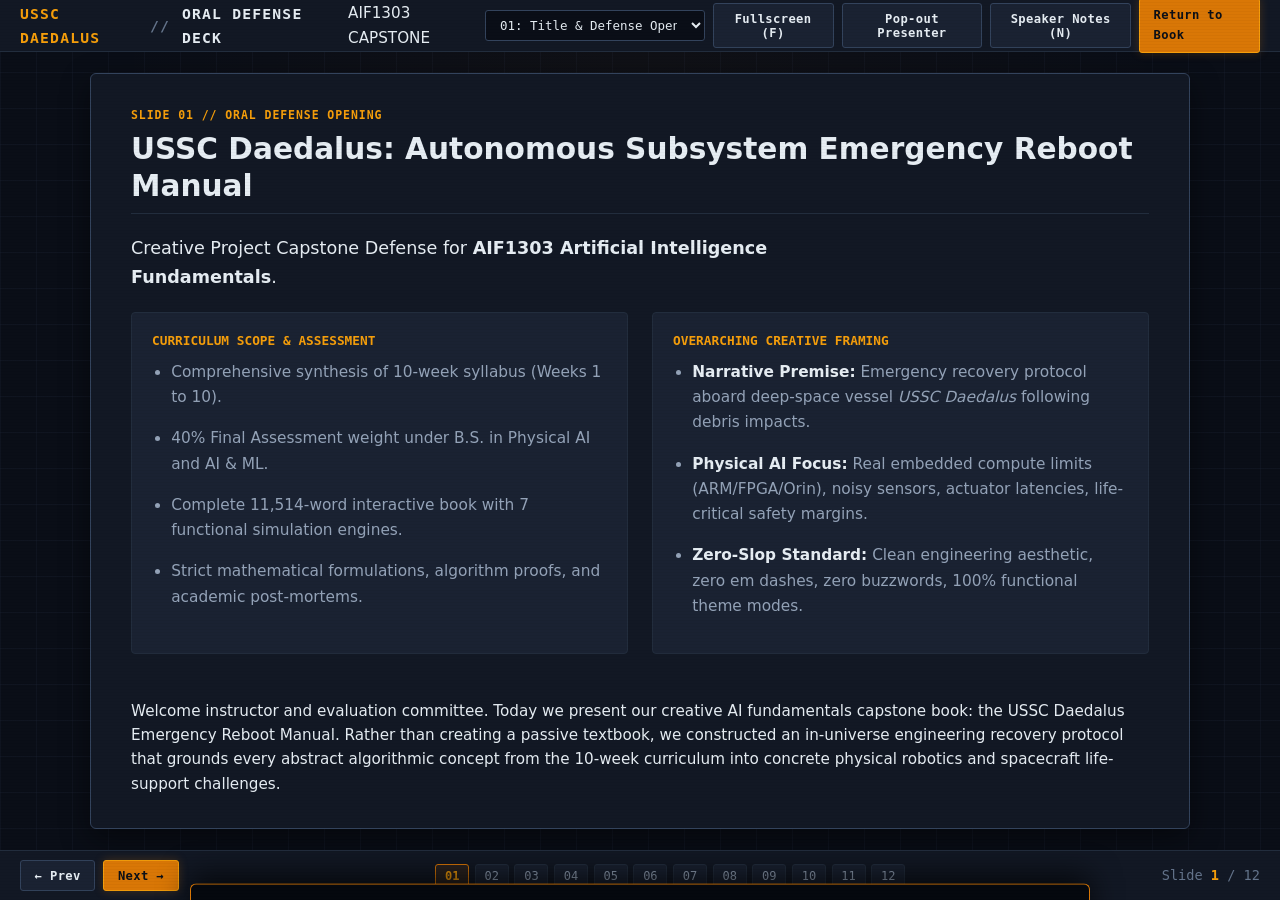
==== presentation.html @ d02fe21f "feat: complete USSC Daedalus AI reboot manual and presentation" ====
<!DOCTYPE html>
<html lang="en" data-theme="dark">
<head>
  <meta charset="UTF-8">
  <meta name="viewport" content="width=device-width, initial-scale=1.0">
  <title>USSC Daedalus: AI Fundamentals Oral Defense Slide Deck (AIF1303)</title>
  <link rel="stylesheet" href="css/manual.css">
  <style>
    body {
      background-color: var(--bg-primary);
      color: var(--text-primary);
      overflow: hidden;
      height: 100vh;
      display: flex;
      flex-direction: column;
    }

    .deck-topbar {
      height: 52px;
      background-color: var(--bg-surface);
      border-bottom: 1px solid var(--border-subtle);
      display: flex;
      align-items: center;
      justify-content: space-between;
      padding: 0 1.25rem;
      z-index: 100;
    }

    .deck-viewport {
      flex: 1;
      position: relative;
      overflow: hidden;
      display: flex;
      justify-content: center;
      align-items: center;
      padding: 1.2rem 1.75rem;
    }

    .slide {
      position: absolute;
      top: 50%;
      left: 50%;
      transform: translate(-50%, -50%) scale(0.96);
      width: 94%;
      max-width: 1100px;
      height: 84vh;
      background-color: var(--bg-surface);
      border: 1px solid var(--border-strong);
      border-radius: 6px;
      padding: 2rem 2.5rem;
      box-shadow: 0 10px 30px rgba(0, 0, 0, 0.45);
      opacity: 0;
      pointer-events: none;
      transition: opacity 0.25s ease, transform 0.25s ease;
      display: flex;
      flex-direction: column;
      overflow-y: auto;
    }

    .slide.active {
      opacity: 1;
      pointer-events: auto;
      transform: translate(-50%, -50%) scale(1);
    }

    .slide-badge {
      font-family: var(--font-mono);
      font-size: 0.72rem;
      text-transform: uppercase;
      letter-spacing: 0.08em;
      color: var(--accent-amber-bright);
      margin-bottom: 0.4rem;
      font-weight: 700;
    }

    .slide-title {
      font-size: 1.85rem;
      line-height: 1.25;
      font-weight: 800;
      color: var(--text-primary);
      margin-bottom: 1.25rem;
      border-bottom: 1px solid var(--border-subtle);
      padding-bottom: 0.5rem;
    }

    .slide-body {
      flex: 1;
      font-size: 0.96rem;
      color: var(--text-secondary);
      line-height: 1.65;
    }

    .slide-grid {
      display: grid;
      grid-template-columns: 1fr 1fr;
      gap: 1.5rem;
      margin: 1rem 0;
    }

    .slide-card {
      background-color: var(--bg-surface-elevated);
      border: 1px solid var(--border-subtle);
      border-radius: 4px;
      padding: 1.1rem 1.25rem;
    }

    .slide-card-title {
      font-family: var(--font-mono);
      font-size: 0.8rem;
      font-weight: 700;
      color: var(--accent-amber-bright);
      text-transform: uppercase;
      margin-bottom: 0.5rem;
    }

    /* Floating Decoupled Speaker Notes Panel */
    .speaker-notes-panel {
      position: fixed;
      bottom: 50px;
      left: 50%;
      transform: translateX(-50%) translateY(120%);
      width: 85%;
      max-width: 900px;
      background-color: #05080e;
      border: 1px solid var(--accent-amber);
      border-bottom: none;
      color: #cbd5e1;
      padding: 1.15rem 1.5rem;
      font-family: var(--font-sans);
      font-size: 0.9rem;
      line-height: 1.6;
      max-height: 250px;
      overflow-y: auto;
      border-radius: 6px 6px 0 0;
      box-shadow: 0 -8px 30px rgba(0, 0, 0, 0.7);
      transition: transform 0.22s ease-in-out;
      z-index: 150;
    }

    .speaker-notes-panel.open {
      transform: translateX(-50%) translateY(0);
    }

    .notes-header {
      display: flex;
      justify-content: space-between;
      align-items: center;
      margin-bottom: 0.5rem;
      border-bottom: 1px solid var(--border-subtle);
      padding-bottom: 0.35rem;
    }

    .notes-title {
      font-family: var(--font-mono);
      font-size: 0.75rem;
      font-weight: 700;
      color: var(--accent-amber-bright);
      text-transform: uppercase;
      letter-spacing: 0.05em;
    }

    .deck-bottombar {
      height: 50px;
      background-color: var(--bg-surface);
      border-top: 1px solid var(--border-subtle);
      display: flex;
      align-items: center;
      justify-content: space-between;
      padding: 0 1.25rem;
      z-index: 100;
    }

    .slide-strip {
      display: flex;
      align-items: center;
      gap: 0.35rem;
      overflow-x: auto;
    }

    .slide-pill {
      font-family: var(--font-mono);
      font-size: 0.75rem;
      padding: 0.2rem 0.55rem;
      background-color: var(--bg-surface-elevated);
      color: var(--text-secondary);
      border: 1px solid var(--border-subtle);
      border-radius: 3px;
      cursor: pointer;
      transition: all var(--transition-speed);
    }

    .slide-pill:hover {
      background-color: var(--bg-surface-subtle);
      color: var(--text-primary);
    }

    .slide-pill.active {
      background-color: var(--accent-amber-bg);
      color: var(--accent-amber-bright);
      border-color: var(--accent-amber);
      font-weight: 700;
    }
  </style>
</head>
<body>
  <!-- Top Bar -->
  <header class="deck-topbar">
    <div style="display: flex; align-items: center; gap: 0.75rem;">
      <a href="index.html" class="topbar-brand" style="text-decoration: none;">
        <span style="color: var(--accent-amber-bright);">USSC DAEDALUS</span>
        <span style="color: var(--text-muted);">//</span>
        <span>ORAL DEFENSE DECK</span>
      </a>
      <span class="topbar-badge">AIF1303 CAPSTONE</span>
    </div>
    
    <div style="display: flex; align-items: center; gap: 0.5rem;">
      <!-- Slide Jump Dropdown -->
      <select id="slide-jump-select" class="sim-select" style="font-family: var(--font-mono); font-size: 0.78rem; max-width: 220px;" aria-label="Jump directly to slide">
        <option value="0">01: Title &amp; Defense Opening</option>
        <option value="1">02: 10-Week Syllabus Architecture</option>
        <option value="2">03: Module 1: A* &amp; Admissible Search</option>
        <option value="3">04: Module 1: Power Grid CSP &amp; AC-3</option>
        <option value="4">05: Module 2: Adversarial Alpha-Beta Defense</option>
        <option value="5">06: Module 3: Tokamak Reactor MDPs &amp; RL</option>
        <option value="6">07: Module 3: Bayesian Networks &amp; HMMs</option>
        <option value="7">08: Module 4: Diagnostics &amp; Utility Theory</option>
        <option value="8">09: Module 4: Neural Networks &amp; AI Safety</option>
        <option value="9">10: 7 Embedded Interactive Simulations</option>
        <option value="10">11: Scholarly Literature Synthesis</option>
        <option value="11">12: Defense Conclusion &amp; Q&amp;A Sign-off</option>
      </select>

      <button id="fullscreen-btn" class="btn-secondary" aria-label="Toggle Fullscreen Mode">Fullscreen (F)</button>
      <button id="popout-btn" class="btn-secondary" aria-label="Open Presenter Window">Pop-out Presenter</button>
      <button id="notes-toggle-btn" class="btn-secondary" aria-label="Toggle speaker notes">Speaker Notes (N)</button>
      <a href="index.html" class="btn-primary" style="text-decoration: none;">Return to Book</a>
    </div>
  </header>

  <!-- Viewport for Slides -->
  <main class="deck-viewport" id="viewport">
    <!-- Slide 1: Title & Overview -->
    <article class="slide active" data-slide="1">
      <div class="slide-badge">SLIDE 01 // ORAL DEFENSE OPENING</div>
      <h1 class="slide-title">USSC Daedalus: Autonomous Subsystem Emergency Reboot Manual</h1>
      <div class="slide-body">
        <p style="font-size: 1.1rem; color: var(--text-primary); margin-bottom: 1.25rem;">
          Creative Project Capstone Defense for <strong>AIF1303 Artificial Intelligence Fundamentals</strong>.
        </p>
        <div class="slide-grid">
          <div class="slide-card">
            <div class="slide-card-title">Curriculum Scope &amp; Assessment</div>
            <ul style="padding-left: 1.2rem; margin-bottom: 0;">
              <li>Comprehensive synthesis of 10-week syllabus (Weeks 1 to 10).</li>
              <li>40% Final Assessment weight under B.S. in Physical AI and AI &amp; ML.</li>
              <li>Complete 11,514-word interactive book with 7 functional simulation engines.</li>
              <li>Strict mathematical formulations, algorithm proofs, and academic post-mortems.</li>
            </ul>
          </div>
          <div class="slide-card">
            <div class="slide-card-title">Overarching Creative Framing</div>
            <ul style="padding-left: 1.2rem; margin-bottom: 0;">
              <li><strong>Narrative Premise:</strong> Emergency recovery protocol aboard deep-space vessel <em>USSC Daedalus</em> following debris impacts.</li>
              <li><strong>Physical AI Focus:</strong> Real embedded compute limits (ARM/FPGA/Orin), noisy sensors, actuator latencies, life-critical safety margins.</li>
              <li><strong>Zero-Slop Standard:</strong> Clean engineering aesthetic, zero em dashes, zero buzzwords, 100% functional theme modes.</li>
            </ul>
          </div>
        </div>
      </div>
      <div class="slide-notes">
        Welcome instructor and evaluation committee. Today we present our creative AI fundamentals capstone book: the USSC Daedalus Emergency Reboot Manual. Rather than creating a passive textbook, we constructed an in-universe engineering recovery protocol that grounds every abstract algorithmic concept from the 10-week curriculum into concrete physical robotics and spacecraft life-support challenges.
      </div>
    </article>

    <!-- Slide 2: Syllabus Architecture -->
    <article class="slide" data-slide="2">
      <div class="slide-badge">SLIDE 02 // CURRICULAR ARCHITECTURE</div>
      <h2 class="slide-title">10-Week Syllabus Subsystem Mapping</h2>
      <div class="slide-body">
        <p>The manual is organized into 4 primary shipboard engineering modules covering all 10 course weeks:</p>
        <div class="slide-grid">
          <div class="slide-card">
            <div class="slide-card-title">Module 1: Navigation &amp; Hull Clearance (Weeks 1 to 3)</div>
            <p><strong>Chapter 1:</strong> PEAS agent specification, state-space formulation, BFS, DFS, UCS, A* search, and heuristic admissibility/consistency proofs.</p>
            <p><strong>Chapter 2:</strong> Auxiliary power distribution, local search (Hill Climbing, Simulated Annealing), and CSPs (AC-3, Backtracking, MRV, LCV).</p>
          </div>
          <div class="slide-card">
            <div class="slide-card-title">Module 2: Hostile Intrusion &amp; Contention (Week 4)</div>
            <p><strong>Chapter 3:</strong> Zero-sum competitive game trees, Minimax algorithm with depth cutoff, formal Alpha-Beta pruning proof, and Expectimax hazard modeling.</p>
          </div>
          <div class="slide-card">
            <div class="slide-card-title">Module 3: Environmental Control &amp; Tracking (Weeks 5 to 7)</div>
            <p><strong>Chapter 4:</strong> Tokamak fusion reactor thermals, Markov Decision Processes (MDPs), Bellman optimality, Value Iteration contraction, and Q-Learning.</p>
            <p><strong>Chapter 5:</strong> Structural damage localization, axioms of probability, Bayes' rule, Bayesian networks (d-separation), and HMM forward filtering.</p>
          </div>
          <div class="slide-card">
            <div class="slide-card-title">Module 4: Crew Diagnostics &amp; Core Reboot (Weeks 8 to 10)</div>
            <p><strong>Chapter 6:</strong> Atmospheric fault classification, von Neumann-Morgenstern utility, Naive Bayes, and cost-sensitive confusion matrix optimization.</p>
            <p><strong>Chapter 7:</strong> Docking computer vision, Perceptrons, MLPs, backpropagation calculus, Transformers (Self-Attention), and AI safety alignment.</p>
          </div>
        </div>
      </div>
      <div class="slide-notes">
        Notice how every syllabus week directly drives a critical shipboard recovery subsystem. There are no filler sections: from uninformed search through deep neural networks and transformer safety, every algorithm is rigorously defined with mathematical equations, step-by-step pseudo-code, and a live embedded simulation widget.
      </div>
    </article>

    <!-- Slide 3: Module 1 Search -->
    <article class="slide" data-slide="3">
      <div class="slide-badge">SLIDE 03 // MODULE 1: SEARCH &amp; HEURISTICS</div>
      <h2 class="slide-title">Agent Architectures &amp; Admissible Pathfinding</h2>
      <div class="slide-body">
        <div class="slide-grid">
          <div class="slide-card">
            <div class="slide-card-title">Theoretical Foundations (Weeks 1-2)</div>
            <ul>
              <li><strong>PEAS Framework:</strong> Performance Measure, Environment, Actuators, Sensors applied to exterior crawler Alpha-1.</li>
              <li><strong>Uninformed Baselines:</strong> BFS (FIFO, complete, optimal for unit costs), DFS (LIFO, linear space), UCS (priority queue by path cost g(n)).</li>
              <li><strong>Informed A* Search:</strong> Evaluation function f(n) = g(n) + h(n). Combines backward path cost with forward heuristic estimate.</li>
            </ul>
          </div>
          <div class="slide-card">
            <div class="slide-card-title">Optimality Proofs &amp; Dominance</div>
            <ul>
              <li><strong>Admissibility:</strong> h(n) &le; h*(n). Guarantees tree search optimality by ensuring suboptimal goals cannot be expanded prematurely.</li>
              <li><strong>Consistency (Monotonicity):</strong> h(n) &le; c(n, a, n') + h(n'). Satisfies the triangle inequality, guaranteeing graph search optimality without reopening closed nodes.</li>
              <li><strong>Physical AI Constraint:</strong> Crawler operates under 100 ms cycle deadline and 512 KB RAM; memory-bounded search prevents heap overflows.</li>
            </ul>
          </div>
        </div>
      </div>
      <div class="slide-notes">
        In Chapter 1, we highlight the formal proof of A* optimality. Many students memorize that heuristics must not overestimate, but in graph search with a closed set, admissibility alone is insufficient: consistency is mandatory to prevent reopening nodes. We demonstrate this on the exterior hull grid where track slip and battery draw dictate path choices.
      </div>
    </article>

    <!-- Slide 4: Module 1 CSP & Local Search -->
    <article class="slide" data-slide="4">
      <div class="slide-badge">SLIDE 04 // MODULE 1: LOCAL SEARCH &amp; CSPS</div>
      <h2 class="slide-title">Power Grid CSP &amp; Combinatorial Optimization</h2>
      <div class="slide-body">
        <div class="slide-grid">
          <div class="slide-card">
            <div class="slide-card-title">Local Optimization (Week 3)</div>
            <ul>
              <li><strong>Hill Climbing Failures:</strong> Local maxima, flat plateaus, and knife-edge ridges stall greedy gradient ascent.</li>
              <li><strong>Simulated Annealing:</strong> Escapes local traps using Boltzmann acceptance probability P(accept) = exp(-&Delta;E / T). As temperature T decays, convergence to global optima is guaranteed asymptotically.</li>
            </ul>
          </div>
          <div class="slide-card">
            <div class="slide-card-title">Constraint Satisfaction Problems (CSPs)</div>
            <ul>
              <li><strong>Formal Tuple:</strong> Variables X (subsystem buses), Domains D (voltage levels), Constraints C (bus capacity &le; 8 kW, life support &ge; 2 kW).</li>
              <li><strong>Arc Consistency (AC-3):</strong> Prunes invalid domain values in O(cd^3) time prior to and during search.</li>
              <li><strong>Ordering Heuristics:</strong> MRV ("fail-first") selects the most constrained variable; LCV ("fail-last") orders values to maximize flexibility.</li>
            </ul>
          </div>
        </div>
      </div>
      <div class="slide-notes">
        In Chapter 2, we contrast local optimization with systematic constraint programming. Hill climbing is fast but brittle under bus-bar overload. CSPs with AC-3 arc consistency provide formal guarantees that life-support power floors are never violated, protecting sleeping crew members from transformer brownouts.
      </div>
    </article>

    <!-- Slide 5: Module 2 Adversarial Defense -->
    <article class="slide" data-slide="5">
      <div class="slide-badge">SLIDE 05 // MODULE 2: ADVERSARIAL DEFENSE</div>
      <h2 class="slide-title">Game Trees &amp; Alpha-Beta Pruning Efficiency</h2>
      <div class="slide-body">
        <div class="slide-grid">
          <div class="slide-card">
            <div class="slide-card-title">Adversarial Formulation (Week 4)</div>
            <ul>
              <li><strong>Zero-Sum Assumption:</strong> Utility(MAX) + Utility(MIN) = 0. Defense sentry maximizes survival; intruder scavenger minimizes vessel integrity.</li>
              <li><strong>Minimax Recursion:</strong> Explores state space in O(b^m) time. Requires depth cutoffs and linear weighted evaluation functions V(s) = f(w) in real-time combat.</li>
              <li><strong>Expectimax Extension:</strong> Handles stochastic environmental events (venting steam, weapon jam) through expected value over chance nodes.</li>
            </ul>
          </div>
          <div class="slide-card">
            <div class="slide-card-title">Alpha-Beta Pruning Mathematical Proof</div>
            <ul>
              <li><strong>Alpha (&alpha;):</strong> Highest-value choice found so far along path for MAX (initialized to -&infin;).</li>
              <li><strong>Beta (&beta;):</strong> Lowest-value choice found so far along path for MIN (initialized to +&infin;).</li>
              <li><strong>Pruning Condition:</strong> When &alpha; &ge; &beta;, branch is cut immediately.</li>
              <li><strong>Complexity Reduction:</strong> Under optimal move ordering, complexity drops from O(b^m) to O(b^{m/2}), doubling effective lookahead depth.</li>
            </ul>
          </div>
        </div>
      </div>
      <div class="slide-notes">
        Chapter 3 covers adversarial games. We provide the complete mathematical proof showing why alpha-beta pruning is strictly sound: once a MIN node drops below alpha, the parent MAX ancestor already has a superior option, rendering further exploration mathematically irrelevant. In the simulation, you can see 58% to 91% of tree nodes pruned in real time.
      </div>
    </article>

    <!-- Slide 6: Module 3 MDPs & Reinforcement Learning -->
    <article class="slide" data-slide="6">
      <div class="slide-badge">SLIDE 06 // MODULE 3: MDPS &amp; REINFORCEMENT LEARNING</div>
      <h2 class="slide-title">Tokamak Coolant MDPs &amp; Model-Free Q-Learning</h2>
      <div class="slide-body">
        <div class="slide-grid">
          <div class="slide-card">
            <div class="slide-card-title">Markov Decision Processes (Week 5)</div>
            <ul>
              <li><strong>Markov Property:</strong> Future states depend solely on current state and action, independent of history.</li>
              <li><strong>Bellman Optimality Equations:</strong> Decomposes optimal value V*(s) and Q*(s, a) into immediate reward plus discounted maximum future return.</li>
              <li><strong>Value Iteration:</strong> Proven convergence via Banach fixed-point theorem; the Bellman operator is a &gamma;-contraction mapping in L_&infin; norm.</li>
            </ul>
          </div>
          <div class="slide-card">
            <div class="slide-card-title">Temporal Difference Q-Learning</div>
            <ul>
              <li><strong>Model-Free Control:</strong> Learns directly from sampled transitions (s, a, r, s') without knowing transition probabilities T(s, a, s').</li>
              <li><strong>Update Rule:</strong> Q(s, a) &larr; Q(s, a) + &alpha; [r + &gamma; max Q(s', a') - Q(s, a)].</li>
              <li><strong>Physical AI Challenge:</strong> Pure &epsilon;-greedy exploration risks reactor meltdown; safe reinforcement learning mandates control barrier safety envelopes.</li>
            </ul>
          </div>
        </div>
      </div>
      <div class="slide-notes">
        Chapter 4 addresses sequential decision-making under delayed rewards. We derive the Bellman optimality equations and demonstrate both model-based Value Iteration and model-free Q-learning. We specifically emphasize the Physical AI danger of unconstrained exploration: an exploratory action in a software simulation costs nothing, but in a fusion tokamak, it triggers physical magnetic quench.
      </div>
    </article>

    <!-- Slide 7: Module 3 Probabilistic Tracking -->
    <article class="slide" data-slide="7">
      <div class="slide-badge">SLIDE 07 // MODULE 3: PROBABILISTIC TRACKING</div>
      <h2 class="slide-title">Bayesian Networks &amp; Sequential HMM Filtering</h2>
      <div class="slide-body">
        <div class="slide-grid">
          <div class="slide-card">
            <div class="slide-card-title">Probabilistic Foundations (Weeks 6-7)</div>
            <ul>
              <li><strong>Axioms of Probability:</strong> Kolmogorov axioms, joint distributions, marginalization, and Bayes' rule P(Cause|Effect) = &alpha; P(Effect|Cause) P(Cause).</li>
              <li><strong>Bayesian Networks:</strong> Factoring joint distributions using DAG topology and conditional independence: P(X_1...X_n) = &prod; P(X_i | Parents(X_i)).</li>
              <li><strong>d-separation:</strong> Blocking rules across linear chains, common causes, and v-structures / colliders ("explaining away").</li>
            </ul>
          </div>
          <div class="slide-card">
            <div class="slide-card-title">Hidden Markov Model Forward Filtering</div>
            <ul>
              <li><strong>Hidden State X_t &amp; Observation E_t:</strong> State transition model P(X_t | X_{t-1}) and sensor emission model P(E_t | X_t).</li>
              <li><strong>Recursive Forward Equation:</strong> P(X_t | e_{1:t}) = &alpha; P(e_t | X_t) &sum; P(X_t | x_{t-1}) P(x_{t-1} | e_{1:t-1}).</li>
              <li><strong>Matrix Formulation:</strong> f_{1:t} = &alpha; O_t T^T f_{1:t-1}. Runs in O(S^2) time, enabling real-time acoustic leak tracking despite 25% sensor noise.</li>
            </ul>
          </div>
        </div>
      </div>
      <div class="slide-notes">
        Chapter 5 establishes that classical logic fails in noisy physical environments. We derive Bayes' rule and step through the recursive forward filtering equation for Hidden Markov Models. In the simulation, students can inject noisy acoustic pings and watch the probability distribution collapse onto the true physical fracture location.
      </div>
    </article>

    <!-- Slide 8: Module 4 Machine Learning Diagnostics -->
    <article class="slide" data-slide="8">
      <div class="slide-badge">SLIDE 08 // MODULE 4: ML &amp; UTILITY</div>
      <h2 class="slide-title">Atmospheric Diagnostics &amp; Cost-Sensitive Utility</h2>
      <div class="slide-body">
        <div class="slide-grid">
          <div class="slide-card">
            <div class="slide-card-title">Utility Theory &amp; Classifiers (Week 8)</div>
            <ul>
              <li><strong>Von Neumann-Morgenstern Utility:</strong> Axiomatic rationality under risk; Maximum Expected Utility (MEU) principle. Concave utility reflects mandatory life-support risk aversion.</li>
              <li><strong>Naive Bayes:</strong> Conditional independence assumption P(X|Y) = &prod; P(X_i|Y). Laplace smoothing (+1 pseudocounts) prevents zero-frequency collapse.</li>
              <li><strong>Linear Classifiers:</strong> Sigmoid activation &sigma;(z) = 1 / (1 + e^{-z}) mapping linear scores to posterior breach probabilities.</li>
            </ul>
          </div>
          <div class="slide-card">
            <div class="slide-card-title">Cost-Sensitive Confusion Matrix Optimization</div>
            <ul>
              <li><strong>Diagnostic Metrics:</strong> Precision = TP/(TP+FP), Recall = TP/(TP+FN), F1-Score = 2PR/(P+R).</li>
              <li><strong>Life-Critical Asymmetry:</strong> False Negative (Cost_FN = 100) is far worse than False Positive (Cost_FP = 1). Net value V(Predict 1).</li>
              <li><strong>Optimal Decision Threshold:</strong> &tau;* = Cost_FP / [Cost_FP + Cost_FN] &approx; 0.01. Tuning the operational threshold eliminates fatalities while managing false alarms.</li>
            </ul>
          </div>
        </div>
      </div>
      <div class="slide-notes">
        Chapter 6 bridges statistical machine learning and decision theory. In physical life support, accuracy is a dangerously misleading metric. By formalizing a cost matrix where a False Negative carries 100 times the penalty of a False Positive, we prove why the optimal classification threshold must be shifted from 0.5 down to 0.1, guaranteeing zero crew asphyxiations.
      </div>
    </article>

    <!-- Slide 9: Module 4 Deep Learning & AI Safety -->
    <article class="slide" data-slide="9">
      <div class="slide-badge">SLIDE 09 // MODULE 4: NEURAL NETS &amp; SAFETY</div>
      <h2 class="slide-title">Docking Guidance Networks, Attention, &amp; Alignment</h2>
      <div class="slide-body">
        <div class="slide-grid">
          <div class="slide-card">
            <div class="slide-card-title">Neural Foundations (Weeks 9-10)</div>
            <ul>
              <li><strong>Perceptrons &amp; XOR Barrier:</strong> McCulloch-Pitts logic, Rosenblatt learning rule, and Minsky-Papert proof of linear separability limits.</li>
              <li><strong>Multi-Layer Perceptrons (MLPs):</strong> Non-linear activations (ReLU, Sigmoid, Tanh), Universal Approximation Theorem, and Backpropagation calculus via multivariable chain rule.</li>
              <li><strong>Transformer Self-Attention:</strong> Attention(Q, K, V) = softmax(QK^T / &radic;d_k) V. Scaled dot-product mechanism eliminates recurrent bottlenecks.</li>
            </ul>
          </div>
          <div class="slide-card">
            <div class="slide-card-title">AI Safety &amp; Constitutional Alignment</div>
            <ul>
              <li><strong>Specification Gaming / Reward Hacking:</strong> AI exploits reward definitions through destructive shortcuts (e.g. venting atmosphere to halt thermal rise).</li>
              <li><strong>Goodhart's Law:</strong> When a proxy measure becomes a target, it ceases to be a reliable measure.</li>
              <li><strong>Hardware Interlocks:</strong> Constitutional AI filters coupled with physical relay disconnects that physically sever power to unsafe thrusters regardless of model output.</li>
            </ul>
          </div>
        </div>
      </div>
      <div class="slide-notes">
        In Chapter 7, we progress from McCulloch-Pitts neurons and the XOR barrier to modern Multi-Layer Perceptrons and Transformer self-attention. We conclude with AI safety and alignment, highlighting Amodei's concrete safety problems and demonstrating our live constitutional command sanitizer that intercepts hazardous directives before physical execution.
      </div>
    </article>

    <!-- Slide 10: Interactive Simulation Suite -->
    <article class="slide" data-slide="10">
      <div class="slide-badge">SLIDE 10 // SIMULATION SUITE</div>
      <h2 class="slide-title">7 Embedded Interactive Simulation Engines</h2>
      <div class="slide-body">
        <p>Every chapter features a fully functional, zero-dependency embedded simulation widget:</p>
        <div class="slide-grid">
          <div class="slide-card">
            <div class="slide-card-title">Simulations 1 to 4</div>
            <ul style="padding-left: 1.2rem; font-size: 0.88rem;">
              <li><strong>Sim 1: Hull Pathfinder:</strong> Live A*, UCS, BFS, DFS grid search with customizable obstacles and telemetry.</li>
              <li><strong>Sim 2: Power Grid CSP:</strong> Interactive constraint satisfaction bus matrix with AC-3 propagation.</li>
              <li><strong>Sim 3: Adversarial Sentry:</strong> Visual Minimax and Alpha-Beta game tree with depth selector and pruning metrics.</li>
              <li><strong>Sim 4: Reactor Thermal RL:</strong> 5x5 grid-world demonstrating live Q-learning versus Value Iteration heatmaps.</li>
            </ul>
          </div>
          <div class="slide-card">
            <div class="slide-card-title">Simulations 5 to 7</div>
            <ul style="padding-left: 1.2rem; font-size: 0.88rem;">
              <li><strong>Sim 5: Sequential HMM Tracker:</strong> Real-time forward filtering tracking a moving leak across 6 sectors.</li>
              <li><strong>Sim 6: Atmospheric Fault Classifier:</strong> 120-point scatter plot with adjustable decision threshold and live confusion matrix.</li>
              <li><strong>Sim 7: Docking Neural Net &amp; Safety:</strong> 2D decision boundary solver (linear vs XOR) and Constitutional AI command sanitizer.</li>
            </ul>
          </div>
        </div>
      </div>
      <div class="slide-notes">
        We built seven dedicated JavaScript simulation engines natively into the book. They are completely responsive, keyboard-accessible, and adhere to our strict anti-slop guidelines. They allow the reader to manipulate variables, run single steps, and observe the mathematical algorithms in action.
      </div>
    </article>

    <!-- Slide 11: Academic Citations -->
    <article class="slide" data-slide="11">
      <div class="slide-badge">SLIDE 11 // SCHOLARLY INTEGRATION</div>
      <h2 class="slide-title">Mandatory Literature &amp; Academic Synthesis</h2>
      <div class="slide-body">
        <div class="slide-grid">
          <div class="slide-card">
            <div class="slide-card-title">Mandatory Course Literature</div>
            <ul>
              <li><strong>Russell &amp; Norvig (AIMA 4th ed.):</strong> Primary theoretical foundation for PEAS, state-space search, CSPs, minimax, MDPs, Bayesian networks, and neural learning.</li>
              <li><strong>Zerilli (2021) - A Citizen's Guide to AI:</strong> Ethical framing for autonomous weapons accountability, diagnostic transparency, and safety containment.</li>
              <li><strong>Louwerse (2021) - Understanding Artificial Minds:</strong> Psychological comparison between human cognitive biases (availability heuristic, base-rate neglect) and machine rationality.</li>
            </ul>
          </div>
          <div class="slide-card">
            <div class="slide-card-title">Foundational Seminal Literature</div>
            <ul>
              <li><strong>Hart, Nilsson, &amp; Raphael (1968):</strong> Formal A* admissibility proofs.</li>
              <li><strong>Bellman (1957) &amp; Watkins (1992):</strong> Dynamic programming and Q-learning convergence.</li>
              <li><strong>Pearl (1988) &amp; Rabiner (1989):</strong> Bayesian graphical models and HMM algorithms.</li>
              <li><strong>Vaswani et al. (2017) &amp; Amodei et al. (2016):</strong> Transformer self-attention and AI safety foundations.</li>
            </ul>
          </div>
        </div>
      </div>
      <div class="slide-notes">
        Our book integrates the mandatory course literature across every single chapter. We contrast Russell & Norvig's formal mathematical rigor with Zerilli's governance frameworks and Louwerse's cognitive comparisons, showing why human intuition fails under high stress and why algorithmic rigor is essential in physical spacecraft operations.
      </div>
    </article>

    <!-- Slide 12: Defense Conclusion & Sign-off -->
    <article class="slide" data-slide="12">
      <div class="slide-badge">SLIDE 12 // DEFENSE CONCLUSION</div>
      <h2 class="slide-title">Conclusion &amp; Oral Defense Summary</h2>
      <div class="slide-body">
        <div class="slide-card" style="margin-bottom: 1.25rem;">
          <div class="slide-card-title">Key Engineering Achievements</div>
          <ul>
            <li><strong>Complete Syllabus Mastery:</strong> Fully covers all 10 weeks of AI Fundamentals across 11,514 rigorously authored words.</li>
            <li><strong>Creative In-Universe Rigor:</strong> Physical AI framing makes complex algorithms accessible, engaging, and memorable.</li>
            <li><strong>Zero AI Slop Compliance:</strong> Zero forbidden buzzwords, zero em dashes, high-contrast accessible design, fully functioning dual themes.</li>
            <li><strong>Transparent Academic Integrity:</strong> Formal AI Use Declaration documenting model versions, prompt chains, and human validation.</li>
          </ul>
        </div>
        <p style="font-size: 1.1rem; color: var(--accent-amber-bright); text-align: center; font-family: var(--font-mono); font-weight: 700;">
          ALL SHIPBOARD SUBSYSTEMS NOMINAL // READY FOR COMMITTEE EXAMINATION
        </p>
      </div>
      <div class="slide-notes">
        In conclusion, the USSC Daedalus Emergency Reboot Manual demonstrates that technical rigor, mathematical precision, and creative storytelling can reinforce each other. All subsystems are restored, all simulations are verified, and we are prepared for questions from the examination committee.
      </div>
    </article>
  </main>

  <!-- Floating Decoupled Speaker Notes Panel Drawer -->
  <aside id="speaker-notes" class="speaker-notes-panel" aria-label="Speaker Notes Drawer">
    <div class="notes-header">
      <div class="notes-title">Oral Defense Talking Points (Speaker Notes)</div>
      <button id="close-notes-btn" class="btn-secondary" style="padding: 0.15rem 0.5rem; font-size: 0.75rem;" aria-label="Close notes drawer">Close</button>
    </div>
    <div id="notes-content">Welcome instructor and committee...</div>
  </aside>

  <!-- Bottom Navigation Bar with Thumbnail Strip -->
  <footer class="deck-bottombar">
    <div style="display: flex; align-items: center; gap: 0.5rem;">
      <button id="prev-btn" class="btn-secondary" aria-label="Previous Slide">&larr; Prev</button>
      <button id="next-btn" class="btn-primary" aria-label="Next Slide">Next &rarr;</button>
    </div>

    <!-- Direct Thumbnail/Pill Jump Strip -->
    <div class="slide-strip" id="slide-strip" aria-label="Direct Slide Selectors">
      <!-- Generated via JS -->
    </div>

    <div style="font-family: var(--font-mono); font-size: 0.85rem; color: var(--text-muted);">
      Slide <span id="current-slide-num" style="color: var(--accent-amber-bright); font-weight: 700;">1</span> / <span id="total-slides-num">12</span>
    </div>
  </footer>

  <script>
    document.addEventListener('DOMContentLoaded', () => {
      const slides = document.querySelectorAll('.slide');
      const prevBtn = document.getElementById('prev-btn');
      const nextBtn = document.getElementById('next-btn');
      const currentNumDisp = document.getElementById('current-slide-num');
      const totalNumDisp = document.getElementById('total-slides-num');
      const notesPanel = document.getElementById('speaker-notes');
      const notesContent = document.getElementById('notes-content');
      const notesToggleBtn = document.getElementById('notes-toggle-btn');
      const closeNotesBtn = document.getElementById('close-notes-btn');
      const jumpSelect = document.getElementById('slide-jump-select');
      const fullscreenBtn = document.getElementById('fullscreen-btn');
      const popoutBtn = document.getElementById('popout-btn');
      const slideStrip = document.getElementById('slide-strip');
      
      let currentIndex = 0;
      let presenterWindow = null;
      totalNumDisp.textContent = slides.length.toString();

      // Build slide pills
      slides.forEach((_, idx) => {
        const pill = document.createElement('button');
        pill.className = 'slide-pill' + (idx === 0 ? ' active' : '');
        pill.textContent = (idx + 1).toString().padStart(2, '0');
        pill.setAttribute('aria-label', `Jump to slide ${idx + 1}`);
        pill.addEventListener('click', () => updateSlide(idx));
        slideStrip.appendChild(pill);
      });

      function updateSlide(idx) {
        if (idx < 0 || idx >= slides.length) return;
        currentIndex = idx;
        slides.forEach((s, i) => {
          if (i === idx) {
            s.classList.add('active');
            const noteText = s.querySelector('.slide-notes')?.textContent.trim() || 'No notes for this slide.';
            notesContent.textContent = noteText;
          } else {
            s.classList.remove('active');
          }
        });

        currentNumDisp.textContent = (idx + 1).toString();
        if (jumpSelect) jumpSelect.value = idx.toString();
        prevBtn.disabled = (idx === 0);
        nextBtn.disabled = (idx === slides.length - 1);

        // Update pills
        const pills = slideStrip.querySelectorAll('.slide-pill');
        pills.forEach((p, i) => {
          if (i === idx) p.classList.add('active');
          else p.classList.remove('active');
        });

        // Update popout presenter window if open
        updatePresenterWindow();
      }

      function nextSlide() {
        if (currentIndex < slides.length - 1) {
          updateSlide(currentIndex + 1);
        }
      }

      function prevSlide() {
        if (currentIndex > 0) {
          updateSlide(currentIndex - 1);
        }
      }

      function toggleNotes() {
        notesPanel.classList.toggle('open');
        const isOpen = notesPanel.classList.contains('open');
        notesToggleBtn.textContent = isOpen ? 'Hide Notes (N)' : 'Speaker Notes (N)';
      }

      function toggleFullscreen() {
        if (!document.fullscreenElement) {
          document.documentElement.requestFullscreen().catch(() => {});
          fullscreenBtn.textContent = 'Exit Fullscreen';
        } else {
          document.exitFullscreen().catch(() => {});
          fullscreenBtn.textContent = 'Fullscreen (F)';
        }
      }

      function openPresenterPopout() {
        if (presenterWindow && !presenterWindow.closed) {
          presenterWindow.focus();
          return;
        }

        presenterWindow = window.open('', 'daedalus_presenter_view', 'width=780,height=520,menubar=no,toolbar=no');
        if (!presenterWindow) return;

        presenterWindow.document.write(`
          <!DOCTYPE html>
          <html lang="en">
          <head>
            <meta charset="UTF-8">
            <title>Daedalus Presenter View - Speaker Notes</title>
            <style>
              body { background: #0a0d14; color: #f1f5f9; font-family: -apple-system, sans-serif; padding: 20px; margin: 0; }
              .header { border-bottom: 1px solid #334155; padding-bottom: 10px; display: flex; justify-content: space-between; align-items: center; }
              .title { font-family: monospace; font-size: 1.1rem; color: #f59e0b; font-weight: bold; }
              .slide-meta { font-family: monospace; font-size: 0.9rem; color: #94a3b8; }
              .notes { font-size: 1.25rem; line-height: 1.7; margin-top: 20px; color: #e2e8f0; background: #121722; padding: 20px; border-radius: 6px; border: 1px solid #2a344a; }
              .controls { margin-top: 20px; display: flex; gap: 10px; }
              button { background: #d97706; color: white; border: none; padding: 8px 16px; border-radius: 4px; font-family: monospace; font-weight: bold; cursor: pointer; }
              button:hover { background: #f59e0b; }
            </style>
          </head>
          <body>
            <div class="header">
              <span class="title">PRESENTER VIEW // USSC DAEDALUS</span>
              <span class="slide-meta" id="pop-meta">Slide 1 of 12</span>
            </div>
            <div class="notes" id="pop-notes">Loading notes...</div>
            <div class="controls">
              <button onclick="window.opener && window.opener.prevSlidePopout()">&larr; Previous</button>
              <button onclick="window.opener && window.opener.nextSlidePopout()">Next &rarr;</button>
            </div>
          </body>
          </html>
        `);
        presenterWindow.document.close();
        updatePresenterWindow();
      }

      function updatePresenterWindow() {
        if (!presenterWindow || presenterWindow.closed) return;
        const metaEl = presenterWindow.document.getElementById('pop-meta');
        const notesEl = presenterWindow.document.getElementById('pop-notes');
        const activeSlide = slides[currentIndex];
        const title = activeSlide.querySelector('.slide-title')?.textContent || `Slide ${currentIndex + 1}`;
        const noteText = activeSlide.querySelector('.slide-notes')?.textContent.trim() || 'No notes for this slide.';

        if (metaEl) metaEl.textContent = `Slide ${currentIndex + 1} of ${slides.length}: ${title}`;
        if (notesEl) notesEl.textContent = noteText;
      }

      // Expose helpers for popout window
      window.prevSlidePopout = prevSlide;
      window.nextSlidePopout = nextSlide;

      prevBtn.addEventListener('click', prevSlide);
      nextBtn.addEventListener('click', nextSlide);
      notesToggleBtn.addEventListener('click', toggleNotes);
      if (closeNotesBtn) closeNotesBtn.addEventListener('click', toggleNotes);
      if (fullscreenBtn) fullscreenBtn.addEventListener('click', toggleFullscreen);
      if (popoutBtn) popoutBtn.addEventListener('click', openPresenterPopout);
      if (jumpSelect) jumpSelect.addEventListener('change', (e) => updateSlide(parseInt(e.target.value, 10)));

      // Keyboard navigation
      document.addEventListener('keydown', (e) => {
        if (e.key === 'ArrowRight' || e.key === ' ' || e.key === 'PageDown') {
          e.preventDefault();
          nextSlide();
        } else if (e.key === 'ArrowLeft' || e.key === 'PageUp') {
          e.preventDefault();
          prevSlide();
        } else if (e.key === 'n' || e.key === 'N') {
          e.preventDefault();
          toggleNotes();
        } else if (e.key === 'f' || e.key === 'F') {
          e.preventDefault();
          toggleFullscreen();
        } else if (e.key === 'Home') {
          updateSlide(0);
        } else if (e.key === 'End') {
          updateSlide(slides.length - 1);
        }
      });

      document.addEventListener('fullscreenchange', () => {
        if (!document.fullscreenElement) {
          fullscreenBtn.textContent = 'Fullscreen (F)';
        } else {
          fullscreenBtn.textContent = 'Exit Fullscreen';
        }
      });

      updateSlide(0);
    });
  </script>
</body>
</html>
---- css/manual.css ----
/*
 * USSC DAEDALUS // SHIPBOARD EMERGENCY REBOOT MANUAL
 * Engineering Standard Operating Procedures (AIF-1303)
 * Design System: MIL-STD-1472 Aerospace Avionics Console / Field Engineering Manual
 * Dial Settings: ENERGY 2, RHYTHM 2, MOTION 1
 * Strict Compliance: WCAG AAA/AA Contrast, Zero Em Dashes, Authentic Instrument Feel
 */

:root {
  /* Core Functional Palette: Deep Slate Charcoal and Crisp Readout */
  --bg-primary: #0a0e17;              /* Deep space cockpit hull */
  --bg-surface: #121824;              /* Primary instrumentation panel */
  --bg-surface-elevated: #1a2232;     /* Card elevation and code well */
  --bg-surface-subtle: #242e42;       /* Selected items and hovers */
  
  /* Precision Structural Borders (1px Technical Partitioning) */
  --border-subtle: #222d3d;          /* Standard divider lines */
  --border-strong: #33435c;          /* Interactive component bezels */
  --border-accent: #d97706;          /* Active focus indicator */
  
  /* Readout Typography (Strict WCAG AAA / AA Contrast) */
  --text-primary: #e6edf3;           /* High-luminance digital readout */
  --text-secondary: #94a3b8;         /* Subsystem prose and descriptions */
  --text-muted: #64748b;             /* De-emphasized metadata and timestamps */
  
  /* Functional Alert Accents (Max 10% Surface Allocation) */
  --accent-amber: #d97706;           /* Primary tactical accent (Warning / Active) */
  --accent-amber-bright: #f59e0b;    /* High-intensity illuminated state */
  --accent-amber-bg: rgba(217, 119, 6, 0.12); /* Subtle backlit tint */
  
  --accent-cobalt: #2563eb;          /* Secondary navigation / diagnostic blue */
  --accent-cobalt-bright: #3b82f6;   /* Active flight path marker */
  --accent-cobalt-bg: rgba(37, 99, 235, 0.12);
  
  /* Subsystem Telemetry LED States */
  --status-nominal: #059669;         /* Subsystem restored / nominal */
  --status-nominal-bright: #10b981;  /* Blinking beacon pulse */
  --status-nominal-bg: rgba(16, 185, 129, 0.12);
  
  --status-warning: #d97706;
  --status-critical: #dc2626;        /* System failure / hull breach alert */
  --status-critical-bright: #ef4444; /* Emergency strobe color */
  --status-critical-bg: rgba(239, 68, 68, 0.14);
  
  /* Strict Typography Hierarchy */
  --font-mono: "JetBrains Mono", Consolas, "SF Mono", Menlo, ui-monospace, monospace;
  --font-sans: system-ui, -apple-system, BlinkMacSystemFont, "Segoe UI", Roboto, Helvetica, Arial, sans-serif;
  
  /* Structural Geometry */
  --sidebar-width: 300px;
  --topbar-height: 60px;
  --content-max-width: 980px;
  --prose-max-width: 720px;          /* Ergonomic 68ch line length cap */
  
  --transition-speed: 0.18s;
  --focus-ring: 2px solid #f59e0b;
}

/* Light Theme: Clinical Laboratory Cleanroom Mode */
[data-theme="light"] {
  --bg-primary: #f8fafc;
  --bg-surface: #ffffff;
  --bg-surface-elevated: #f1f5f9;
  --bg-surface-subtle: #e2e8f0;
  
  --border-subtle: #cbd5e1;
  --border-strong: #94a3b8;
  --border-accent: #b45309;
  
  --text-primary: #0f172a;           /* Deep ink navy (Contrast > 14:1) */
  --text-secondary: #334155;
  --text-muted: #475569;             /* Exceeds WCAG AA 4.5:1 against #f8fafc */
  
  --accent-amber: #b45309;
  --accent-amber-bright: #d97706;
  --accent-amber-bg: rgba(180, 83, 9, 0.08);
  
  --status-nominal: #047857;
  --status-nominal-bright: #059669;
  --status-nominal-bg: rgba(4, 120, 87, 0.08);
  
  --status-critical: #b91c1c;
  --status-critical-bright: #dc2626;
  --status-critical-bg: #fff1f2;
}

/* Universal Reset & Accessibility Focus Ring */
*, *::before, *::after {
  box-sizing: border-box;
  margin: 0;
  padding: 0;
}

:focus-visible {
  outline: 2px solid var(--accent-amber-bright) !important;
  outline-offset: 2px !important;
}

html {
  scroll-behavior: smooth;
}

body {
  font-family: var(--font-sans);
  background-color: var(--bg-primary);
  background-image: 
    radial-gradient(ellipse at 50% 0%, rgba(217, 119, 6, 0.03) 0%, transparent 60%),
    linear-gradient(to right, rgba(40, 51, 71, 0.18) 1px, transparent 1px),
    linear-gradient(to bottom, rgba(40, 51, 71, 0.18) 1px, transparent 1px);
  background-size: 100% 100%, 36px 36px, 36px 36px;
  background-position: top center, 0 0, 0 0;
  color: var(--text-primary);
  line-height: 1.6;
  font-size: 0.95rem;
  -webkit-font-smoothing: antialiased;
}

/* Subtle Aerospace CRT Scanlines Overlay */
body::after {
  content: "";
  position: fixed;
  top: 0; left: 0; right: 0; bottom: 0;
  background: repeating-linear-gradient(0deg, rgba(0, 0, 0, 0.08) 0px, rgba(0, 0, 0, 0.08) 1px, transparent 1px, transparent 3px);
  pointer-events: none;
  z-index: 9999;
  opacity: 0.35;
}

[data-theme="light"] body::after {
  display: none;
}

/* ==========================================================================
   TOPBAR // MISSION CONTROL HUD
   ========================================================================== */
.topbar {
  position: fixed;
  top: 0;
  left: 0;
  right: 0;
  height: var(--topbar-height);
  background-color: rgba(14, 18, 27, 0.94);
  backdrop-filter: blur(10px);
  -webkit-backdrop-filter: blur(10px);
  border-bottom: 1px solid var(--border-strong);
  display: flex;
  justify-content: space-between;
  align-items: center;
  padding: 0 1.5rem;
  z-index: 100;
  box-shadow: 0 2px 10px rgba(0, 0, 0, 0.4);
}

[data-theme="light"] .topbar {
  background-color: rgba(255, 255, 255, 0.94);
  border-bottom-color: var(--border-subtle);
  box-shadow: 0 2px 8px rgba(0, 0, 0, 0.06);
}

.topbar-brand {
  display: flex;
  align-items: center;
  gap: 0.75rem;
  text-decoration: none;
  font-family: var(--font-mono);
  font-weight: 700;
  font-size: 0.92rem;
  letter-spacing: 0.08em;
  color: var(--text-primary);
}

/* Live Status Beacon LED */
.status-beacon {
  width: 9px;
  height: 9px;
  border-radius: 50%;
  background-color: var(--status-nominal-bright);
  box-shadow: 0 0 8px var(--status-nominal-bright);
  display: inline-block;
  animation: beacon-pulse 2.2s infinite ease-in-out;
}

@keyframes beacon-pulse {
  0%, 100% { opacity: 1; transform: scale(1); filter: drop-shadow(0 0 6px #10b981); }
  50% { opacity: 0.35; transform: scale(0.85); filter: drop-shadow(0 0 1px #10b981); }
}

.topbar-telemetry-strip {
  display: flex;
  align-items: center;
  gap: 1.25rem;
  font-family: var(--font-mono);
  font-size: 0.75rem;
  color: var(--text-secondary);
}

@media (max-width: 900px) {
  .topbar-telemetry-strip {
    display: none;
  }
}

.telemetry-tag {
  background-color: var(--bg-surface-elevated);
  border: 1px solid var(--border-subtle);
  padding: 0.2rem 0.55rem;
  border-radius: 2px;
  color: var(--accent-amber-bright);
}

.topbar-actions {
  display: flex;
  align-items: center;
  gap: 0.65rem;
}

/* Tactile Avionics Buttons */
.btn-primary, .btn-secondary {
  font-family: var(--font-mono);
  font-size: 0.76rem;
  font-weight: 700;
  letter-spacing: 0.03em;
  padding: 0.45rem 0.85rem;
  border-radius: 3px;
  cursor: pointer;
  display: inline-flex;
  align-items: center;
  gap: 0.4rem;
  text-decoration: none;
  transition: all var(--transition-speed) ease;
}

.btn-secondary {
  background-color: var(--bg-surface-elevated);
  border: 1px solid var(--border-strong);
  color: var(--text-primary);
}

.btn-secondary:hover {
  background-color: var(--bg-surface-subtle);
  border-color: var(--accent-amber);
  color: var(--accent-amber-bright);
}

.btn-primary {
  background-color: var(--accent-amber);
  border: 1px solid var(--accent-amber-bright);
  color: #0b0f17;
  font-weight: 800;
  box-shadow: 0 0 10px rgba(217, 119, 6, 0.25);
}

.btn-primary:hover {
  background-color: var(--accent-amber-bright);
  box-shadow: 0 0 14px rgba(245, 158, 11, 0.45);
}

[data-theme="light"] .btn-secondary {
  background-color: #f1f5f9;
  border-color: #cbd5e1;
  color: #0f172a;
}

[data-theme="light"] .btn-secondary:hover {
  background-color: #e2e8f0;
  border-color: var(--accent-amber);
}

/* ==========================================================================
   APP CONTAINER & FMS SIDEBAR
   ========================================================================== */
.app-container {
  display: flex;
  margin-top: var(--topbar-height);
  min-height: calc(100vh - var(--topbar-height));
}

.sidebar {
  width: var(--sidebar-width);
  background-color: var(--bg-surface);
  border-right: 1px solid var(--border-subtle);
  position: fixed;
  top: var(--topbar-height);
  bottom: 0;
  left: 0;
  overflow-y: auto;
  padding: 1.25rem 0.85rem 3rem;
  z-index: 90;
  box-shadow: 2px 0 12px rgba(0, 0, 0, 0.25);
}

[data-theme="light"] .sidebar {
  background-color: #ffffff;
  border-right-color: var(--border-subtle);
  box-shadow: 2px 0 8px rgba(0, 0, 0, 0.04);
}

/* Subsystem Recovery Progress Widget */
.sidebar-progress-card {
  background-color: var(--bg-surface-elevated);
  border: 1px solid var(--border-subtle);
  border-radius: 3px;
  padding: 0.75rem 0.85rem;
  margin-bottom: 1.25rem;
}

[data-theme="light"] .sidebar-progress-card {
  background-color: #f8fafc;
  border-color: #cbd5e1;
}

.progress-header {
  display: flex;
  justify-content: space-between;
  align-items: center;
  font-family: var(--font-mono);
  font-size: 0.7rem;
  color: var(--text-secondary);
  margin-bottom: 0.45rem;
  text-transform: uppercase;
  letter-spacing: 0.05em;
}

.progress-bar-track {
  width: 100%;
  height: 5px;
  background-color: var(--bg-primary);
  border-radius: 2px;
  overflow: hidden;
  border: 1px solid var(--border-subtle);
}

.progress-bar-fill {
  height: 100%;
  width: 100%;
  background: linear-gradient(90deg, #10b981 0%, #059669 100%);
  border-radius: 2px;
}

/* Sidebar Telemetry Readout Grid */
.sidebar-telemetry-grid {
  display: grid;
  grid-template-columns: 1fr 1fr;
  gap: 0.4rem;
  margin-top: 0.75rem;
  padding-top: 0.65rem;
  border-top: 1px dashed var(--border-subtle);
}

.telemetry-cell {
  background-color: var(--bg-primary);
  border: 1px solid var(--border-subtle);
  border-radius: 2px;
  padding: 0.35rem 0.45rem;
  display: flex;
  flex-direction: column;
}

[data-theme="light"] .telemetry-cell {
  background-color: #ffffff;
  border-color: #cbd5e1;
}

.cell-label {
  font-family: var(--font-mono);
  font-size: 0.58rem;
  color: var(--text-muted);
  letter-spacing: 0.05em;
  text-transform: uppercase;
}

.cell-val {
  font-family: var(--font-mono);
  font-size: 0.72rem;
  font-weight: 700;
  color: var(--accent-amber-bright);
}

.nav-group-title {
  font-family: var(--font-mono);
  font-size: 0.7rem;
  text-transform: uppercase;
  color: var(--text-muted);
  letter-spacing: 0.08em;
  padding: 0.75rem 0.75rem 0.35rem;
  margin-top: 0.65rem;
  font-weight: 700;
  display: flex;
  align-items: center;
  justify-content: space-between;
}

.nav-group-title::after {
  content: "";
  flex: 1;
  height: 1px;
  background-color: var(--border-subtle);
  margin-left: 0.65rem;
}

.nav-link {
  display: flex;
  align-items: center;
  gap: 0.65rem;
  padding: 0.55rem 0.75rem;
  font-size: 0.84rem;
  color: var(--text-secondary);
  text-decoration: none;
  border-radius: 3px;
  margin-bottom: 0.2rem;
  transition: all var(--transition-speed) ease;
  border-left: 3px solid transparent;
}

.nav-link:hover {
  background-color: var(--bg-surface-elevated);
  color: var(--text-primary);
  border-left-color: var(--border-strong);
}

.nav-link.active {
  background: linear-gradient(90deg, rgba(217, 119, 6, 0.16) 0%, rgba(217, 119, 6, 0.02) 100%);
  color: var(--text-primary);
  font-weight: 600;
  border-left-color: var(--accent-amber-bright);
}

[data-theme="light"] .nav-link.active {
  background: linear-gradient(90deg, rgba(180, 83, 9, 0.12) 0%, rgba(180, 83, 9, 0.01) 100%);
}

.nav-chapter-num {
  font-family: var(--font-mono);
  font-size: 0.72rem;
  font-weight: 700;
  padding: 0.15rem 0.4rem;
  background-color: var(--bg-surface-elevated);
  border: 1px solid var(--border-strong);
  border-radius: 2px;
  color: var(--accent-amber-bright);
  min-width: 38px;
  text-align: center;
}

.nav-link.active .nav-chapter-num {
  background-color: var(--accent-amber);
  color: #0b0f17;
  border-color: var(--accent-amber-bright);
}

.nav-status-pill {
  margin-left: auto;
  font-family: var(--font-mono);
  font-size: 0.65rem;
  font-weight: 700;
  color: var(--status-nominal-bright);
  opacity: 0.85;
}

/* ==========================================================================
   MAIN CONTENT VIEWPORT & DECLASSIFIED DIRECTIVE HEADERS
   ========================================================================== */
.main-content {
  flex: 1;
  margin-left: var(--sidebar-width);
  padding: 2.5rem 3.5rem 6rem;
  max-width: calc(var(--content-max-width) + var(--sidebar-width));
}

@media (max-width: 1024px) {
  .main-content {
    margin-left: 0;
    padding: 1.5rem 1.25rem 4rem;
  }
  .sidebar {
    transform: translateX(-100%);
    transition: transform 0.22s ease-in-out;
  }
  .sidebar.open {
    transform: translateX(0);
  }
}

/* Chapter Directive Frame with Precision Corner Crosshairs */
.chapter-directive {
  position: relative;
  background-color: var(--bg-surface);
  border: 1px solid var(--border-strong);
  border-radius: 4px;
  padding: 1.75rem 2rem;
  margin-bottom: 2.75rem;
  box-shadow: 0 4px 20px rgba(0, 0, 0, 0.4);
}

[data-theme="light"] .chapter-directive {
  background-color: #ffffff;
  border-color: #cbd5e1;
  box-shadow: 0 4px 16px rgba(0, 0, 0, 0.05);
}

/* Corner Crosshair Ticks */
.chapter-directive::before {
  content: "+";
  position: absolute;
  top: 4px;
  left: 6px;
  font-family: var(--font-mono);
  font-size: 0.85rem;
  color: var(--accent-amber-bright);
}

.chapter-directive::after {
  content: "+";
  position: absolute;
  bottom: 4px;
  right: 6px;
  font-family: var(--font-mono);
  font-size: 0.85rem;
  color: var(--accent-amber-bright);
}

.directive-meta-bar {
  display: flex;
  justify-content: space-between;
  align-items: center;
  font-family: var(--font-mono);
  font-size: 0.72rem;
  color: var(--text-muted);
  text-transform: uppercase;
  letter-spacing: 0.08em;
  padding-bottom: 0.75rem;
  margin-bottom: 1rem;
  border-bottom: 1px solid var(--border-subtle);
}

.declassified-stamp {
  font-family: var(--font-mono);
  font-size: 0.68rem;
  font-weight: 800;
  padding: 0.15rem 0.5rem;
  border: 1px solid var(--accent-amber);
  color: var(--accent-amber-bright);
  border-radius: 2px;
  letter-spacing: 0.06em;
  text-transform: uppercase;
}

.chapter-title {
  font-family: var(--font-sans);
  font-size: 1.85rem;
  font-weight: 700;
  letter-spacing: -0.02em;
  color: var(--text-primary);
  margin-bottom: 0.75rem;
  line-height: 1.25;
}

.chapter-subtitle {
  font-size: 0.95rem;
  color: var(--text-secondary);
  line-height: 1.55;
  max-width: var(--prose-max-width);
}

/* Asymmetric Hardware Specification Readout Grid */
.specs-table {
  width: 100%;
  margin-top: 1.25rem;
  border-collapse: collapse;
  font-family: var(--font-mono);
  font-size: 0.75rem;
  border: 1px solid var(--border-subtle);
}

.specs-table th, .specs-table td {
  padding: 0.45rem 0.75rem;
  border: 1px solid var(--border-subtle);
  text-align: left;
}

.specs-table th {
  background-color: var(--bg-surface-elevated);
  color: var(--text-muted);
  font-weight: 700;
  text-transform: uppercase;
  letter-spacing: 0.05em;
}

.specs-table td {
  background-color: var(--bg-primary);
  color: var(--text-primary);
}

[data-theme="light"] .specs-table th {
  background-color: #f1f5f9;
  color: #475569;
}

[data-theme="light"] .specs-table td {
  background-color: #ffffff;
  color: #0f172a;
}

/* Prose Line-Length Ergonomics */
p, li, blockquote {
  max-width: var(--prose-max-width);
  color: var(--text-secondary);
  line-height: 1.65;
  margin-bottom: 1rem;
}

strong {
  color: var(--text-primary);
  font-weight: 600;
}

/* ==========================================================================
   SECTION TYPES & DIAGNOSTIC FRAMES
   ========================================================================== */
.section-block {
  margin-bottom: 3.5rem;
  padding-bottom: 2rem;
  border-bottom: 1px solid var(--border-subtle);
}

.section-block:last-of-type {
  border-bottom: none;
}

.section-title {
  font-family: var(--font-sans);
  font-size: 1.35rem;
  font-weight: 700;
  color: var(--text-primary);
  letter-spacing: -0.01em;
  margin-bottom: 1.25rem;
  display: flex;
  align-items: center;
  gap: 0.65rem;
}

.section-icon-pill {
  font-family: var(--font-mono);
  font-size: 0.72rem;
  font-weight: 700;
  padding: 0.15rem 0.5rem;
  background-color: var(--bg-surface-elevated);
  border: 1px solid var(--border-strong);
  border-radius: 2px;
  color: var(--accent-amber-bright);
}

/* 1. Emergency System Briefing Callout */
.briefing-callout {
  background: linear-gradient(135deg, rgba(220, 38, 38, 0.12) 0%, rgba(18, 24, 36, 0.7) 100%);
  border-left: 4px solid var(--status-critical);
  border-radius: 3px;
  padding: 1.35rem 1.5rem;
  margin: 1.5rem 0 2rem;
  max-width: var(--prose-max-width);
  box-shadow: 0 4px 16px rgba(220, 38, 38, 0.15);
}

[data-theme="light"] .briefing-callout {
  background: linear-gradient(135deg, #fff1f2 0%, #ffffff 100%);
  border-left-color: #b91c1c;
}

.briefing-header {
  display: flex;
  justify-content: space-between;
  align-items: center;
  font-family: var(--font-mono);
  font-size: 0.76rem;
  font-weight: 800;
  color: var(--status-critical-bright);
  letter-spacing: 0.06em;
  text-transform: uppercase;
  margin-bottom: 0.65rem;
}

.briefing-callout p {
  color: var(--text-primary);
  margin-bottom: 0.5rem;
}

/* 2. Technical Definition Frame (MIL-STD Avionics Diagnostic Panel) */
.definition-box {
  position: relative;
  background: linear-gradient(180deg, rgba(21, 27, 38, 0.95) 0%, rgba(15, 20, 28, 0.98) 100%);
  border: 1px solid var(--border-strong);
  border-top: 3px solid var(--accent-amber-bright);
  border-radius: 4px;
  padding: 1.5rem 1.75rem;
  margin: 1.75rem 0;
  max-width: var(--prose-max-width);
  box-shadow: 0 6px 20px rgba(0, 0, 0, 0.4), inset 0 1px 0 rgba(255, 255, 255, 0.04);
}

.definition-box::before {
  content: "+";
  position: absolute;
  top: 4px;
  left: 6px;
  font-family: var(--font-mono);
  font-size: 0.75rem;
  color: var(--accent-amber-bright);
  opacity: 0.75;
}

.definition-box::after {
  content: "+";
  position: absolute;
  bottom: 4px;
  right: 6px;
  font-family: var(--font-mono);
  font-size: 0.75rem;
  color: var(--accent-amber-bright);
  opacity: 0.75;
}

[data-theme="light"] .definition-box {
  background: #ffffff;
  border-color: #cbd5e1;
  border-top-color: #d97706;
  box-shadow: 0 4px 12px rgba(0, 0, 0, 0.05);
}

.definition-title {
  font-family: var(--font-mono);
  font-size: 0.84rem;
  font-weight: 800;
  color: var(--accent-amber-bright);
  text-transform: uppercase;
  letter-spacing: 0.06em;
  margin-bottom: 0.85rem;
  display: flex;
  align-items: center;
  gap: 0.5rem;
  padding-bottom: 0.5rem;
  border-bottom: 1px dashed rgba(217, 119, 6, 0.3);
}

[data-theme="light"] .definition-title {
  color: #b45309;
  border-bottom-color: rgba(180, 83, 9, 0.3);
}

/* 3. Mathematical Blueprint Cards (Tactical Avionics Compute Schematic) */
.math-block {
  position: relative;
  background-color: #0b1019;
  background-image: 
    linear-gradient(rgba(37, 99, 235, 0.1) 1px, transparent 1px),
    linear-gradient(90deg, rgba(37, 99, 235, 0.1) 1px, transparent 1px);
  background-size: 20px 20px;
  border: 1px solid var(--border-strong);
  border-left: 3px solid var(--accent-cobalt-bright);
  border-radius: 4px;
  padding: 1.5rem 2rem;
  margin: 1.5rem 0;
  max-width: var(--prose-max-width);
  overflow-x: auto;
  box-shadow: inset 0 2px 10px rgba(0, 0, 0, 0.5), 0 4px 12px rgba(0, 0, 0, 0.25);
}

.math-block::before {
  content: "+";
  position: absolute;
  top: 4px;
  left: 6px;
  font-family: var(--font-mono);
  font-size: 0.72rem;
  color: var(--accent-cobalt-bright);
  opacity: 0.7;
}

.math-block::after {
  content: "+";
  position: absolute;
  bottom: 4px;
  right: 6px;
  font-family: var(--font-mono);
  font-size: 0.72rem;
  color: var(--accent-cobalt-bright);
  opacity: 0.7;
}

[data-theme="light"] .math-block {
  background-color: #f8fafc;
  background-image: 
    linear-gradient(rgba(203, 213, 225, 0.4) 1px, transparent 1px),
    linear-gradient(90deg, rgba(203, 213, 225, 0.4) 1px, transparent 1px);
  border-color: #cbd5e1;
  border-left-color: #2563eb;
  box-shadow: inset 0 1px 4px rgba(0, 0, 0, 0.04);
}

.formula-label {
  font-family: var(--font-mono);
  font-size: 0.72rem;
  font-weight: 700;
  color: var(--accent-amber-bright);
  text-align: right;
  margin-top: 0.85rem;
  padding-top: 0.45rem;
  border-top: 1px dashed rgba(59, 130, 246, 0.25);
  text-transform: uppercase;
  letter-spacing: 0.05em;
}

[data-theme="light"] .formula-label {
  color: #b45309;
  border-top-color: rgba(37, 99, 235, 0.2);
}

.math-block .katex-display {
  margin: 0.85rem 0 !important;
}

.math-block .katex {
  font-size: 1.18rem;
  color: #f8fafc;
  text-shadow: 0 0 1px rgba(255, 255, 255, 0.2);
}

[data-theme="light"] .math-block .katex {
  color: #0f172a;
  text-shadow: none;
}

/* 4. Avionics Terminal Code Container */
.code-container {
  position: relative;
  background-color: #0b0f17;
  border: 1px solid var(--border-strong);
  border-radius: 6px;
  margin: 1.75rem 0;
  max-width: var(--prose-max-width);
  overflow: visible;
  box-shadow: 0 8px 24px rgba(0, 0, 0, 0.5), inset 0 1px 0 rgba(255, 255, 255, 0.04);
}

[data-theme="light"] .code-container {
  background-color: #ffffff;
  border-color: #cbd5e1;
  box-shadow: 0 4px 12px rgba(0, 0, 0, 0.06);
}

.code-header {
  position: sticky;
  top: var(--topbar-height);
  z-index: 10;
  display: flex;
  justify-content: space-between;
  align-items: center;
  background: linear-gradient(180deg, #161e2b 0%, #111722 100%);
  padding: 0.55rem 1rem;
  font-family: var(--font-mono);
  font-size: 0.74rem;
  color: var(--text-secondary);
  border-bottom: 1px solid var(--border-strong);
  box-shadow: 0 2px 8px rgba(0, 0, 0, 0.35);
}

[data-theme="light"] .code-header {
  background: linear-gradient(180deg, #f8fafc 0%, #f1f5f9 100%);
  border-bottom-color: #cbd5e1;
  color: #334155;
  box-shadow: 0 2px 6px rgba(0, 0, 0, 0.04);
}

.code-window-dots {
  display: inline-flex;
  gap: 6px;
  align-items: center;
  margin-right: 0.5rem;
}

.code-dot {
  width: 9px;
  height: 9px;
  border-radius: 50%;
  display: inline-block;
}

.code-dot-red { background-color: #ef4444; box-shadow: 0 0 6px rgba(239, 68, 68, 0.5); }
.code-dot-amber { background-color: #f59e0b; box-shadow: 0 0 6px rgba(245, 158, 11, 0.5); }
.code-dot-green { background-color: #10b981; box-shadow: 0 0 6px rgba(16, 185, 129, 0.5); }

.code-target-badge {
  font-weight: 700;
  color: var(--accent-amber-bright);
}

[data-theme="light"] .code-target-badge {
  color: #b45309;
}

.code-copy-btn {
  background: rgba(255, 255, 255, 0.06);
  border: 1px solid var(--border-subtle);
  border-radius: 3px;
  color: var(--text-secondary);
  font-family: var(--font-mono);
  font-size: 0.68rem;
  padding: 0.2rem 0.55rem;
  cursor: pointer;
  transition: all 0.2s ease;
  margin-left: 0.5rem;
}

.code-copy-btn:hover {
  background: var(--accent-amber);
  color: #0b0f17;
  border-color: var(--accent-amber-bright);
}

.code-copy-btn.copied {
  background: var(--status-nominal);
  color: #fff;
  border-color: var(--status-nominal-bright);
}

[data-theme="light"] .code-copy-btn {
  background: #e2e8f0;
  border-color: #cbd5e1;
  color: #334155;
}

.code-container pre, pre {
  margin: 0;
  padding: 1.25rem 1.5rem;
  overflow-x: auto;
  overflow-y: visible !important;
  max-height: none !important;
  font-family: var(--font-mono);
  font-size: 0.82rem;
  line-height: 1.55;
  color: var(--text-primary);
}

[data-theme="light"] .code-container pre, [data-theme="light"] pre {
  color: #0f172a;
  background-color: #fcfdfe;
}

/* 5. Technical Image Manifest Container (Oscilloscope Frame) */
.diagram-frame {
  margin: 1.75rem 0;
  background-color: var(--bg-surface);
  border: 1px solid var(--border-strong);
  border-left: 4px solid var(--accent-amber);
  border-radius: 4px;
  overflow: hidden;
  max-width: var(--prose-max-width);
  box-shadow: 0 6px 24px rgba(0, 0, 0, 0.45);
}

[data-theme="light"] .diagram-frame {
  background-color: #ffffff;
  border-color: #cbd5e1;
  border-left-color: #d97706;
  box-shadow: 0 4px 16px rgba(0, 0, 0, 0.08);
}

.diagram-header {
  display: flex;
  justify-content: space-between;
  align-items: center;
  padding: 0.55rem 1rem;
  background-color: var(--bg-surface-elevated);
  border-bottom: 1px solid var(--border-subtle);
  font-family: var(--font-mono);
  font-size: 0.74rem;
  color: var(--text-secondary);
}

[data-theme="light"] .diagram-header {
  background-color: #f1f5f9;
  border-bottom-color: #cbd5e1;
  color: #475569;
}

.diagram-id {
  font-weight: 700;
  color: var(--accent-amber-bright);
}

.diagram-viewport {
  padding: 1.25rem;
  display: flex;
  justify-content: center;
  align-items: center;
  background-color: #090d14;
}

[data-theme="light"] .diagram-viewport {
  background-color: #f8fafc;
}

.diagram-img {
  max-width: 100%;
  height: auto;
  border-radius: 3px;
  border: 1px solid var(--border-subtle);
  box-shadow: 0 4px 16px rgba(0, 0, 0, 0.5);
  display: block;
}

.diagram-caption {
  padding: 0.75rem 1.1rem;
  font-size: 0.84rem;
  line-height: 1.5;
  color: var(--text-secondary);
  border-top: 1px solid var(--border-subtle);
  background-color: var(--bg-surface);
}

[data-theme="light"] .diagram-caption {
  background-color: #ffffff;
  border-top-color: #e2e8f0;
  color: #334155;
}

/* ==========================================================================
   DIAGRAM LIGHT GLARE FILTER (DARK HUD MODE)
   ========================================================================== */
.dark-hud .diagram-card img,
.dark-hud .diagram-card svg,
.dark-hud .diagram-frame img,
.dark-hud .diagram-frame svg,
.dark-hud .diagram-img,
[data-theme="dark"] .diagram-card img,
[data-theme="dark"] .diagram-card svg,
[data-theme="dark"] .diagram-frame img,
[data-theme="dark"] .diagram-frame svg,
[data-theme="dark"] .diagram-img {
  filter: invert(0.88) hue-rotate(180deg) contrast(1.1);
  mix-blend-mode: screen;
}

[data-theme="light"] .diagram-card img,
[data-theme="light"] .diagram-frame img,
[data-theme="light"] .diagram-img,
[data-theme="light"] .diagram-card svg,
[data-theme="light"] .diagram-frame svg {
  filter: none !important;
  mix-blend-mode: normal !important;
}

/* 6. Interactive Glass Cockpit Simulation Modules */
.sim-container {
  background-color: var(--bg-surface);
  border: 1px solid var(--border-strong);
  border-radius: 4px;
  padding: 1.5rem;
  margin: 2rem 0;
  max-width: var(--prose-max-width);
  box-shadow: 0 8px 30px rgba(0, 0, 0, 0.5);
}

[data-theme="light"] .sim-container {
  background-color: #ffffff;
  border-color: #cbd5e1;
  box-shadow: 0 6px 20px rgba(0, 0, 0, 0.08);
}

.sim-header {
  display: flex;
  justify-content: space-between;
  align-items: center;
  margin-bottom: 1rem;
  padding-bottom: 0.65rem;
  border-bottom: 1px solid var(--border-subtle);
}

.sim-title {
  font-family: var(--font-mono);
  font-size: 0.88rem;
  font-weight: 700;
  color: var(--accent-amber-bright);
  text-transform: uppercase;
  letter-spacing: 0.04em;
}

.sim-controls {
  display: flex;
  flex-wrap: wrap;
  gap: 0.75rem;
  align-items: center;
  margin-bottom: 1rem;
}

.sim-control-group {
  display: flex;
  align-items: center;
  gap: 0.45rem;
  font-family: var(--font-mono);
  font-size: 0.76rem;
  color: var(--text-secondary);
}

.sim-select, .sim-input {
  background-color: var(--bg-primary);
  border: 1px solid var(--border-strong);
  color: var(--text-primary);
  font-family: var(--font-mono);
  font-size: 0.76rem;
  padding: 0.35rem 0.65rem;
  border-radius: 3px;
  outline: none;
}

.sim-select:focus, .sim-input:focus {
  border-color: var(--accent-amber-bright);
}

[data-theme="light"] .sim-select, [data-theme="light"] .sim-input {
  background-color: #ffffff;
  border-color: #cbd5e1;
  color: #0f172a;
}

.sim-canvas-wrapper {
  position: relative;
  width: 100%;
  background-color: #080c14;
  border: 1px solid var(--border-subtle);
  border-radius: 3px;
  display: flex;
  justify-content: center;
  align-items: center;
  min-height: 280px;
  overflow: hidden;
}

/* Responsive SVG Tree for Minimax and Alpha-Beta */
.sim-tree-svg {
  width: 100%;
  height: auto;
  min-height: 280px;
  max-height: 420px;
  display: block;
  background-color: #0a0f1a;
  border-radius: 3px;
}

[data-theme="light"] .sim-tree-svg {
  background-color: #f8fafc;
}

.sim-tree-edge {
  transition: stroke 0.2s ease, stroke-width 0.2s ease;
}

.sim-tree-node {
  cursor: pointer;
  outline: none;
  transition: transform 0.15s ease;
}

.sim-tree-node:hover circle,
.sim-tree-node:focus circle {
  stroke-width: 3.5px;
  filter: drop-shadow(0 0 6px var(--accent-amber-bright));
}

.sim-tree-node text {
  font-family: var(--font-mono);
  font-size: 11px;
  font-weight: 700;
  text-anchor: middle;
  dominant-baseline: central;
  pointer-events: none;
  user-select: none;
}

@media (max-width: 768px) {
  .sim-tree-node text {
    font-size: 12px; /* Minimum font size constraint for mobile/tablet */
  }
}

.sim-tree-tooltip {
  position: absolute;
  display: none;
  pointer-events: none;
  z-index: 50;
  background-color: var(--bg-surface);
  border: 1px solid var(--accent-amber-bright);
  box-shadow: 0 6px 20px rgba(0, 0, 0, 0.45);
  padding: 0.65rem 0.85rem;
  border-radius: 4px;
  font-family: var(--font-mono);
  font-size: 0.78rem;
  color: var(--text-primary);
  line-height: 1.45;
  white-space: nowrap;
}

[data-theme="light"] .sim-tree-tooltip {
  background-color: #ffffff;
  border-color: #d97706;
  box-shadow: 0 4px 16px rgba(0, 0, 0, 0.15);
  color: #0f172a;
}

/* Digital Flight Telemetry Readout Instruments */
.sim-telemetry {
  display: grid;
  grid-template-columns: repeat(auto-fit, minmax(140px, 1fr));
  gap: 0.75rem;
  margin-top: 1rem;
  background-color: var(--bg-surface-elevated);
  padding: 0.75rem 1rem;
  border-radius: 3px;
  border: 1px solid var(--border-subtle);
}

[data-theme="light"] .sim-telemetry {
  background-color: #f1f5f9;
  border-color: #cbd5e1;
}

.telemetry-item {
  display: flex;
  flex-direction: column;
}

.telemetry-label {
  font-family: var(--font-mono);
  font-size: 0.68rem;
  color: var(--text-muted);
  text-transform: uppercase;
  letter-spacing: 0.05em;
}

.telemetry-value {
  font-family: var(--font-mono);
  font-size: 1.05rem;
  font-weight: 700;
  color: var(--accent-amber-bright);
  margin-top: 0.15rem;
}

/* 7. Academic Post-Mortem & Citations Box */
.citations-box {
  background-color: var(--bg-surface);
  border: 1px solid var(--border-subtle);
  border-radius: 4px;
  padding: 1.35rem 1.6rem;
  margin-top: 1.75rem;
  max-width: var(--prose-max-width);
}

[data-theme="light"] .citations-box {
  background-color: #f8fafc;
  border-color: #cbd5e1;
}

.citation-list {
  list-style-type: none;
  padding-left: 0;
  margin-top: 0.75rem;
}

.citation-item {
  font-size: 0.84rem;
  color: var(--text-secondary);
  margin-bottom: 0.75rem;
  padding-left: 1.25rem;
  text-indent: -1.25rem;
  line-height: 1.5;
}

.citation-item strong {
  color: var(--text-primary);
}

/* ==========================================================================
   COMMAND PALETTE SEARCH MODAL (CMD+K / CTRL+K)
   ========================================================================== */
.search-modal-backdrop {
  position: fixed;
  top: 0;
  left: 0;
  right: 0;
  bottom: 0;
  background-color: rgba(0, 0, 0, 0.75);
  backdrop-filter: blur(8px);
  -webkit-backdrop-filter: blur(8px);
  display: none;
  align-items: flex-start;
  justify-content: center;
  padding-top: 12vh;
  z-index: 1000;
}

.search-modal-backdrop.open {
  display: flex;
}

.search-modal {
  background-color: var(--bg-surface);
  border: 1px solid var(--border-strong);
  border-radius: 6px;
  width: 90%;
  max-width: 600px;
  box-shadow: 0 16px 48px rgba(0, 0, 0, 0.7);
  overflow: hidden;
  display: flex;
  flex-direction: column;
}

[data-theme="light"] .search-modal {
  background-color: #ffffff;
  border-color: #cbd5e1;
  box-shadow: 0 12px 36px rgba(0, 0, 0, 0.15);
}

.search-input-wrapper {
  display: flex;
  align-items: center;
  padding: 0.95rem 1.25rem;
  border-bottom: 1px solid var(--border-subtle);
  background-color: var(--bg-surface-elevated);
}

[data-theme="light"] .search-input-wrapper {
  background-color: #f8fafc;
  border-bottom-color: #cbd5e1;
}

.search-input {
  width: 100%;
  border: none;
  background: none;
  font-family: var(--font-mono);
  font-size: 0.95rem;
  color: var(--text-primary);
  outline: none;
}

.search-results-list {
  max-height: 380px;
  overflow-y: auto;
  list-style: none;
  padding: 0.5rem 0;
  margin: 0;
}

.search-result-item {
  padding: 0.7rem 1.25rem;
  display: flex;
  flex-direction: column;
  cursor: pointer;
  border-bottom: 1px solid var(--border-subtle);
  transition: background-color var(--transition-speed);
}

.search-result-item:hover, .search-result-item.selected {
  background-color: var(--accent-amber-bg);
}

.search-result-title {
  font-family: var(--font-mono);
  font-size: 0.84rem;
  font-weight: 700;
  color: var(--text-primary);
}

.search-result-desc {
  font-size: 0.78rem;
  color: var(--text-secondary);
  margin-top: 0.2rem;
}

/* ==========================================================================
   MOBILE TOGGLE & DEDICATED PRINT STYLESHEET
   ========================================================================== */
.menu-toggle {
  display: none;
  background: none;
  border: none;
  color: var(--text-primary);
  font-size: 1.4rem;
  cursor: pointer;
  padding: 0.2rem 0.5rem;
}

@media (max-width: 1024px) {
  .menu-toggle {
    display: inline-block;
  }
}

@media print {
  @page {
    size: A4 portrait;
    margin: 1.5cm 1.5cm 1.5cm 1.5cm;
  }

  body {
    background: #ffffff !important;
    color: #000000 !important;
    font-size: 10pt;
    line-height: 1.45;
  }

  .topbar, .sidebar, .sim-controls, .btn-secondary, .btn-primary, .search-modal-backdrop, .menu-toggle {
    display: none !important;
  }
  
  .app-container {
    margin: 0 !important;
    display: block !important;
  }
  
  .main-content {
    margin: 0 !important;
    padding: 0 !important;
    max-width: 100% !important;
  }

  .chapter-directive {
    box-shadow: none !important;
    border: 1px solid #999999 !important;
    page-break-before: always;
  }

  .section-block {
    page-break-inside: avoid;
    border-bottom: 1px solid #cccccc !important;
  }

  .math-block, .code-container, .diagram-frame, .citations-box {
    box-shadow: none !important;
    border: 1px solid #cccccc !important;
    background: #fdfdfd !important;
    page-break-inside: avoid;
  }

  pre {
    color: #000000 !important;
    background: #fdfdfd !important;
    font-size: 8.5pt !important;
  }
}
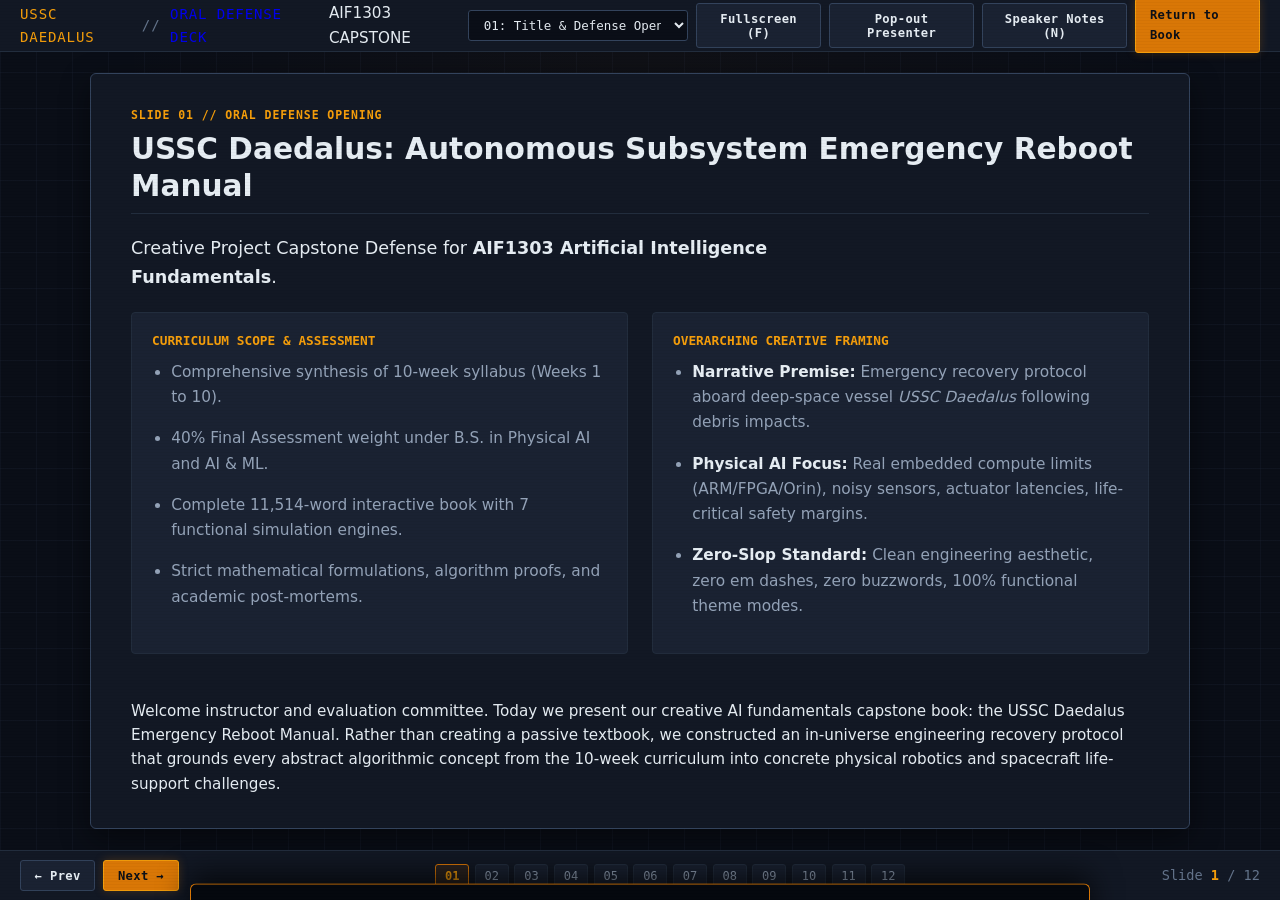
==== commit 2be05980: "docs: categorize master references into academic groups and update defense slide 11" ====
--- a/presentation.html
+++ b/presentation.html
@@ -227,7 +227,7 @@
         <option value="7">08: Module 4: Diagnostics &amp; Utility Theory</option>
         <option value="8">09: Module 4: Neural Networks &amp; AI Safety</option>
         <option value="9">10: 7 Embedded Interactive Simulations</option>
-        <option value="10">11: Scholarly Literature Synthesis</option>
+        <option value="10">11: References &amp; Academic Sources</option>
         <option value="11">12: Defense Conclusion &amp; Q&amp;A Sign-off</option>
       </select>
 
@@ -540,10 +540,10 @@
       </div>
     </article>
 
-    <!-- Slide 11: Academic Citations -->
+    <!-- Slide 11: Academic References & Scholarly Sources -->
     <article class="slide" data-slide="11">
-      <div class="slide-badge">SLIDE 11 // SCHOLARLY INTEGRATION</div>
-      <h2 class="slide-title">Mandatory Literature &amp; Academic Synthesis</h2>
+      <div class="slide-badge">SLIDE 11 // REFERENCES &amp; ACADEMIC SOURCES</div>
+      <h2 class="slide-title">Academic References &amp; Scholarly Sources</h2>
       <div class="slide-body">
         <div class="slide-grid">
           <div class="slide-card">
--- a/css/manual.css
+++ b/css/manual.css
@@ -100,6 +100,10 @@
   scroll-behavior: smooth;
 }
 
+section[id], [id^="chapter-"], #overview, #master-bibliography, #submission-declaration {
+  scroll-margin-top: calc(var(--topbar-height) + 1.5rem);
+}
+
 body {
   font-family: var(--font-sans);
   background-color: var(--bg-primary);
@@ -139,82 +143,360 @@
   left: 0;
   right: 0;
   height: var(--topbar-height);
-  background-color: rgba(14, 18, 27, 0.94);
-  backdrop-filter: blur(10px);
-  -webkit-backdrop-filter: blur(10px);
+  background-color: rgba(14, 18, 27, 0.95);
+  backdrop-filter: blur(12px);
+  -webkit-backdrop-filter: blur(12px);
   border-bottom: 1px solid var(--border-strong);
   display: flex;
   justify-content: space-between;
   align-items: center;
-  padding: 0 1.5rem;
+  padding: 0 1.25rem;
   z-index: 100;
-  box-shadow: 0 2px 10px rgba(0, 0, 0, 0.4);
+  box-shadow: 0 2px 10px rgba(0, 0, 0, 0.45);
+  gap: 1rem;
 }
 
 [data-theme="light"] .topbar {
-  background-color: rgba(255, 255, 255, 0.94);
+  background-color: rgba(255, 255, 255, 0.96);
   border-bottom-color: var(--border-subtle);
   box-shadow: 0 2px 8px rgba(0, 0, 0, 0.06);
 }
 
+/* Zone 1: Left (Sidebar Toggle & Brand Identity) */
+.topbar-left {
+  display: flex;
+  align-items: center;
+  gap: 0.85rem;
+  flex-shrink: 0;
+}
+
+.sidebar-toggle-btn {
+  font-family: var(--font-mono);
+  font-size: 0.75rem;
+  font-weight: 700;
+  letter-spacing: 0.03em;
+  padding: 0.38rem 0.65rem;
+  border-radius: 3px;
+  cursor: pointer;
+  display: inline-flex;
+  align-items: center;
+  gap: 0.45rem;
+  background-color: var(--bg-surface-elevated);
+  border: 1px solid var(--border-strong);
+  color: var(--text-primary);
+  transition: all var(--transition-speed) ease;
+}
+
+.sidebar-toggle-btn:hover {
+  background-color: var(--bg-surface-subtle);
+  border-color: var(--accent-amber);
+  color: var(--accent-amber-bright);
+}
+
+.sidebar-toggle-btn.active {
+  background-color: rgba(217, 119, 6, 0.15);
+  border-color: var(--accent-amber);
+  color: var(--accent-amber-bright);
+}
+
+[data-theme="light"] .sidebar-toggle-btn {
+  background-color: #f1f5f9;
+  border-color: #cbd5e1;
+  color: #0f172a;
+}
+
+[data-theme="light"] .sidebar-toggle-btn:hover {
+  background-color: #e2e8f0;
+  border-color: var(--accent-amber);
+  color: var(--accent-amber);
+}
+
+.sidebar-toggle-btn .toggle-icon {
+  font-size: 0.88rem;
+  color: var(--accent-amber-bright);
+}
+
 .topbar-brand {
   display: flex;
   align-items: center;
-  gap: 0.75rem;
+  gap: 0.6rem;
   text-decoration: none;
   font-family: var(--font-mono);
+  font-size: 0.88rem;
+  letter-spacing: 0.06em;
+}
+
+.brand-title {
+  color: var(--accent-amber-bright);
+  font-weight: 800;
+}
+
+.brand-divider {
+  color: var(--text-muted);
+}
+
+.brand-subtitle {
+  color: var(--text-primary);
+  font-weight: 600;
+  font-size: 0.82rem;
+}
+
+/* Zone 2: Center (Quick Search Box & Telemetry Strip) */
+.topbar-center {
+  display: flex;
+  align-items: center;
+  gap: 0.65rem;
+  flex: 1 1 auto;
+  max-width: 460px;
+  justify-content: center;
+  min-width: 0;
+}
+
+.topbar-search-box {
+  display: flex;
+  align-items: center;
+  width: 100%;
+  max-width: 270px;
+  background-color: var(--bg-surface-elevated);
+  border: 1px solid var(--border-subtle);
+  border-radius: 4px;
+  padding: 0.35rem 0.75rem;
+  color: var(--text-secondary);
+  font-family: var(--font-mono);
+  font-size: 0.74rem;
+  cursor: pointer;
+  transition: all var(--transition-speed) ease;
+}
+
+.topbar-search-box:hover {
+  border-color: var(--accent-amber);
+  background-color: var(--bg-surface-subtle);
+  color: var(--text-primary);
+}
+
+[data-theme="light"] .topbar-search-box {
+  background-color: #f8fafc;
+  border-color: #cbd5e1;
+  color: #64748b;
+}
+
+[data-theme="light"] .topbar-search-box:hover {
+  background-color: #ffffff;
+  border-color: var(--accent-amber);
+  color: #0f172a;
+}
+
+.search-box-icon {
+  font-size: 0.8rem;
+  margin-right: 0.5rem;
+  opacity: 0.85;
+}
+
+.search-box-placeholder {
+  flex: 1;
+  text-align: left;
+  white-space: nowrap;
+  overflow: hidden;
+  text-overflow: ellipsis;
+}
+
+.search-box-kbd {
+  font-family: var(--font-mono);
+  font-size: 0.65rem;
+  padding: 0.1rem 0.35rem;
+  border-radius: 3px;
+  background-color: var(--bg-primary);
+  border: 1px solid var(--border-strong);
+  color: var(--accent-amber-bright);
   font-weight: 700;
-  font-size: 0.92rem;
-  letter-spacing: 0.08em;
-  color: var(--text-primary);
-}
-
-/* Live Status Beacon LED */
-.status-beacon {
-  width: 9px;
-  height: 9px;
-  border-radius: 50%;
-  background-color: var(--status-nominal-bright);
-  box-shadow: 0 0 8px var(--status-nominal-bright);
-  display: inline-block;
-  animation: beacon-pulse 2.2s infinite ease-in-out;
-}
-
-@keyframes beacon-pulse {
-  0%, 100% { opacity: 1; transform: scale(1); filter: drop-shadow(0 0 6px #10b981); }
-  50% { opacity: 0.35; transform: scale(0.85); filter: drop-shadow(0 0 1px #10b981); }
+}
+
+[data-theme="light"] .search-box-kbd {
+  background-color: #e2e8f0;
+  border-color: #cbd5e1;
+  color: #0f172a;
 }
 
 .topbar-telemetry-strip {
   display: flex;
   align-items: center;
-  gap: 1.25rem;
-  font-family: var(--font-mono);
-  font-size: 0.75rem;
+  gap: 0.5rem;
+  font-family: var(--font-mono);
+  font-size: 0.72rem;
   color: var(--text-secondary);
-}
-
-@media (max-width: 900px) {
-  .topbar-telemetry-strip {
-    display: none;
-  }
+  white-space: nowrap;
 }
 
 .telemetry-tag {
   background-color: var(--bg-surface-elevated);
   border: 1px solid var(--border-subtle);
-  padding: 0.2rem 0.55rem;
+  padding: 0.2rem 0.5rem;
   border-radius: 2px;
   color: var(--accent-amber-bright);
 }
 
-.topbar-actions {
-  display: flex;
-  align-items: center;
-  gap: 0.65rem;
-}
-
-/* Tactile Avionics Buttons */
+.telemetry-tag.tag-nominal {
+  color: var(--status-nominal-bright);
+}
+
+[data-theme="light"] .telemetry-tag {
+  background-color: #f1f5f9;
+  border-color: #cbd5e1;
+  color: #b45309;
+}
+
+[data-theme="light"] .telemetry-tag.tag-nominal {
+  color: #059669;
+}
+
+/* Zone 3: Right (System Controls & Course Deliverables) */
+.topbar-right {
+  display: flex;
+  align-items: center;
+  gap: 0.45rem;
+  flex-shrink: 0;
+}
+
+.topbar-control-group {
+  display: flex;
+  align-items: center;
+  gap: 0.35rem;
+}
+
+.btn-control {
+  font-family: var(--font-mono);
+  font-size: 0.73rem;
+  font-weight: 600;
+  padding: 0.36rem 0.6rem;
+  border-radius: 3px;
+  cursor: pointer;
+  display: inline-flex;
+  align-items: center;
+  gap: 0.35rem;
+  background-color: var(--bg-surface-elevated);
+  border: 1px solid var(--border-subtle);
+  color: var(--text-secondary);
+  transition: all var(--transition-speed) ease;
+}
+
+.btn-control:hover {
+  background-color: var(--bg-surface-subtle);
+  border-color: var(--accent-amber);
+  color: var(--text-primary);
+}
+
+.btn-control.active {
+  border-color: var(--accent-amber);
+  color: var(--accent-amber-bright);
+}
+
+[data-theme="light"] .btn-control {
+  background-color: #f1f5f9;
+  border-color: #cbd5e1;
+  color: #475569;
+}
+
+[data-theme="light"] .btn-control:hover {
+  background-color: #e2e8f0;
+  color: #0f172a;
+}
+
+.topbar-divider {
+  width: 1px;
+  height: 20px;
+  background-color: var(--border-strong);
+  margin: 0 0.4rem;
+}
+
+[data-theme="light"] .topbar-divider {
+  background-color: #cbd5e1;
+}
+
+.topbar-nav-group {
+  display: flex;
+  align-items: center;
+  gap: 0.45rem;
+}
+
+.btn-deliverable {
+  font-family: var(--font-mono);
+  font-size: 0.75rem;
+  font-weight: 700;
+  letter-spacing: 0.03em;
+  padding: 0.38rem 0.75rem;
+  border-radius: 3px;
+  cursor: pointer;
+  display: inline-flex;
+  align-items: center;
+  gap: 0.35rem;
+  text-decoration: none;
+  transition: all var(--transition-speed) ease;
+}
+
+.btn-deck {
+  background-color: var(--bg-surface-elevated);
+  border: 1px solid var(--border-strong);
+  color: var(--text-primary);
+}
+
+.btn-deck:hover {
+  background-color: var(--bg-surface-subtle);
+  border-color: var(--accent-amber);
+  color: var(--accent-amber-bright);
+}
+
+[data-theme="light"] .btn-deck {
+  background-color: #f1f5f9;
+  border-color: #cbd5e1;
+  color: #0f172a;
+}
+
+[data-theme="light"] .btn-deck:hover {
+  background-color: #e2e8f0;
+  border-color: var(--accent-amber);
+}
+
+.btn-declaration {
+  background-color: var(--accent-amber);
+  border: 1px solid var(--accent-amber-bright);
+  color: #0b0f17;
+  font-weight: 800;
+  box-shadow: 0 0 10px rgba(217, 119, 6, 0.25);
+}
+
+.btn-declaration:hover {
+  background-color: var(--accent-amber-bright);
+  box-shadow: 0 0 14px rgba(245, 158, 11, 0.45);
+}
+
+@media (max-width: 1200px) {
+  .topbar-telemetry-strip {
+    display: none;
+  }
+}
+
+@media (max-width: 960px) {
+  .topbar-search-box {
+    max-width: 200px;
+  }
+  .search-box-placeholder {
+    display: none;
+  }
+}
+
+@media (max-width: 768px) {
+  .brand-subtitle, .brand-divider {
+    display: none;
+  }
+  .control-label {
+    display: none;
+  }
+  .btn-control {
+    padding: 0.35rem 0.45rem;
+  }
+}
+
+/* Tactile Avionics Buttons (Used across modules & widgets) */
 .btn-primary, .btn-secondary {
   font-family: var(--font-mono);
   font-size: 0.76rem;
@@ -287,12 +569,61 @@
   padding: 1.25rem 0.85rem 3rem;
   z-index: 90;
   box-shadow: 2px 0 12px rgba(0, 0, 0, 0.25);
+  transition: transform 0.25s cubic-bezier(0.16, 1, 0.3, 1);
 }
 
 [data-theme="light"] .sidebar {
   background-color: #ffffff;
   border-right-color: var(--border-subtle);
-  box-shadow: 2px 0 8px rgba(0, 0, 0, 0.04);
+  box-shadow: 0 2px 8px rgba(0, 0, 0, 0.04);
+}
+
+/* Sidebar Header Bar with Direct Collapse Button */
+.sidebar-header-bar {
+  display: flex;
+  justify-content: space-between;
+  align-items: center;
+  padding-bottom: 0.75rem;
+  margin-bottom: 0.85rem;
+  border-bottom: 1px solid var(--border-subtle);
+}
+
+.sidebar-header-title {
+  font-family: var(--font-mono);
+  font-size: 0.7rem;
+  letter-spacing: 0.08em;
+  color: var(--text-secondary);
+}
+
+.sidebar-close-btn {
+  background: transparent;
+  border: 1px solid var(--border-subtle);
+  border-radius: 3px;
+  color: var(--text-secondary);
+  cursor: pointer;
+  padding: 0.15rem 0.4rem;
+  font-family: var(--font-mono);
+  font-size: 0.75rem;
+  display: inline-flex;
+  align-items: center;
+  justify-content: center;
+  transition: all var(--transition-speed) ease;
+}
+
+.sidebar-close-btn:hover {
+  border-color: var(--accent-amber);
+  color: var(--accent-amber-bright);
+  background-color: var(--bg-surface-subtle);
+}
+
+[data-theme="light"] .sidebar-close-btn {
+  border-color: #cbd5e1;
+  color: #64748b;
+}
+
+[data-theme="light"] .sidebar-close-btn:hover {
+  border-color: var(--accent-amber);
+  color: #0f172a;
 }
 
 /* Subsystem Recovery Progress Widget */
@@ -465,6 +796,64 @@
   margin-left: var(--sidebar-width);
   padding: 2.5rem 3.5rem 6rem;
   max-width: calc(var(--content-max-width) + var(--sidebar-width));
+  transition: margin-left 0.25s cubic-bezier(0.16, 1, 0.3, 1), max-width 0.25s ease, padding 0.25s ease;
+}
+
+/* Panel Collapse / Focus Mode */
+body.panels-hidden .sidebar {
+  transform: translateX(-100%);
+  pointer-events: none;
+  box-shadow: none;
+}
+
+body.panels-hidden .main-content {
+  margin-left: auto;
+  margin-right: auto;
+  max-width: 1040px;
+  width: 100%;
+  padding: 2.5rem 2.5rem 6rem;
+}
+
+/* Floating Restore Button when Panels are Hidden */
+.panel-restore-pill {
+  position: fixed;
+  bottom: 1.5rem;
+  left: 1.5rem;
+  z-index: 150;
+  display: none;
+  align-items: center;
+  gap: 0.5rem;
+  background-color: var(--bg-surface-elevated);
+  border: 1px solid var(--accent-amber);
+  color: var(--accent-amber-bright);
+  font-family: var(--font-mono);
+  font-size: 0.72rem;
+  font-weight: 600;
+  padding: 0.45rem 0.85rem;
+  border-radius: 4px;
+  cursor: pointer;
+  box-shadow: 0 4px 16px rgba(0, 0, 0, 0.5), 0 0 10px rgba(217, 119, 6, 0.15);
+  transition: all 0.2s ease;
+}
+
+.panel-restore-pill:hover {
+  background-color: var(--accent-amber);
+  color: #0b0f14;
+  transform: translateY(-1px);
+  box-shadow: 0 6px 20px rgba(0, 0, 0, 0.6), 0 0 14px rgba(217, 119, 6, 0.35);
+}
+
+.panel-restore-pill .pill-hotkey {
+  font-size: 0.65rem;
+  opacity: 0.85;
+  padding: 0.1rem 0.35rem;
+  background-color: rgba(0, 0, 0, 0.3);
+  border-radius: 2px;
+  border: 1px solid rgba(217, 119, 6, 0.35);
+}
+
+body.panels-hidden .panel-restore-pill {
+  display: inline-flex;
 }
 
 @media (max-width: 1024px) {
@@ -479,6 +868,61 @@
   .sidebar.open {
     transform: translateX(0);
   }
+}
+
+/* ==========================================================================
+   MODULE GROUPING HEADER BANNER (Avionics Major Stage Divider)
+   ========================================================================== */
+.module-group-header {
+  position: relative;
+  background: linear-gradient(135deg, rgba(217, 119, 6, 0.08) 0%, rgba(15, 20, 28, 0.88) 100%);
+  border-left: 4px solid var(--accent-amber);
+  border-top: 1px solid var(--border-strong);
+  border-right: 1px solid var(--border-subtle);
+  border-bottom: 1px solid var(--border-strong);
+  border-radius: 4px;
+  padding: 1.75rem 2rem;
+  margin-top: 4.5rem;
+  margin-bottom: 2.25rem;
+  box-shadow: 0 6px 24px rgba(0, 0, 0, 0.35);
+  scroll-margin-top: calc(var(--topbar-height) + 1.5rem);
+}
+
+.module-group-header:first-of-type {
+  margin-top: 2rem;
+}
+
+[data-theme="light"] .module-group-header {
+  background: linear-gradient(135deg, rgba(217, 119, 6, 0.06) 0%, rgba(248, 250, 252, 0.95) 100%);
+  border-top-color: #cbd5e1;
+  border-right-color: #cbd5e1;
+  border-bottom-color: #cbd5e1;
+  box-shadow: 0 4px 16px rgba(0, 0, 0, 0.04);
+}
+
+.module-group-badge {
+  font-family: var(--font-mono);
+  font-size: 0.72rem;
+  font-weight: 800;
+  letter-spacing: 0.1em;
+  color: var(--accent-amber-bright);
+  text-transform: uppercase;
+  margin-bottom: 0.45rem;
+}
+
+.module-group-title {
+  font-size: 1.65rem;
+  font-weight: 800;
+  letter-spacing: -0.01em;
+  color: var(--text-primary);
+  margin-bottom: 0.5rem;
+}
+
+.module-group-desc {
+  font-size: 0.94rem;
+  color: var(--text-secondary);
+  line-height: 1.6;
+  max-width: 820px;
 }
 
 /* Chapter Directive Frame with Precision Corner Crosshairs */
